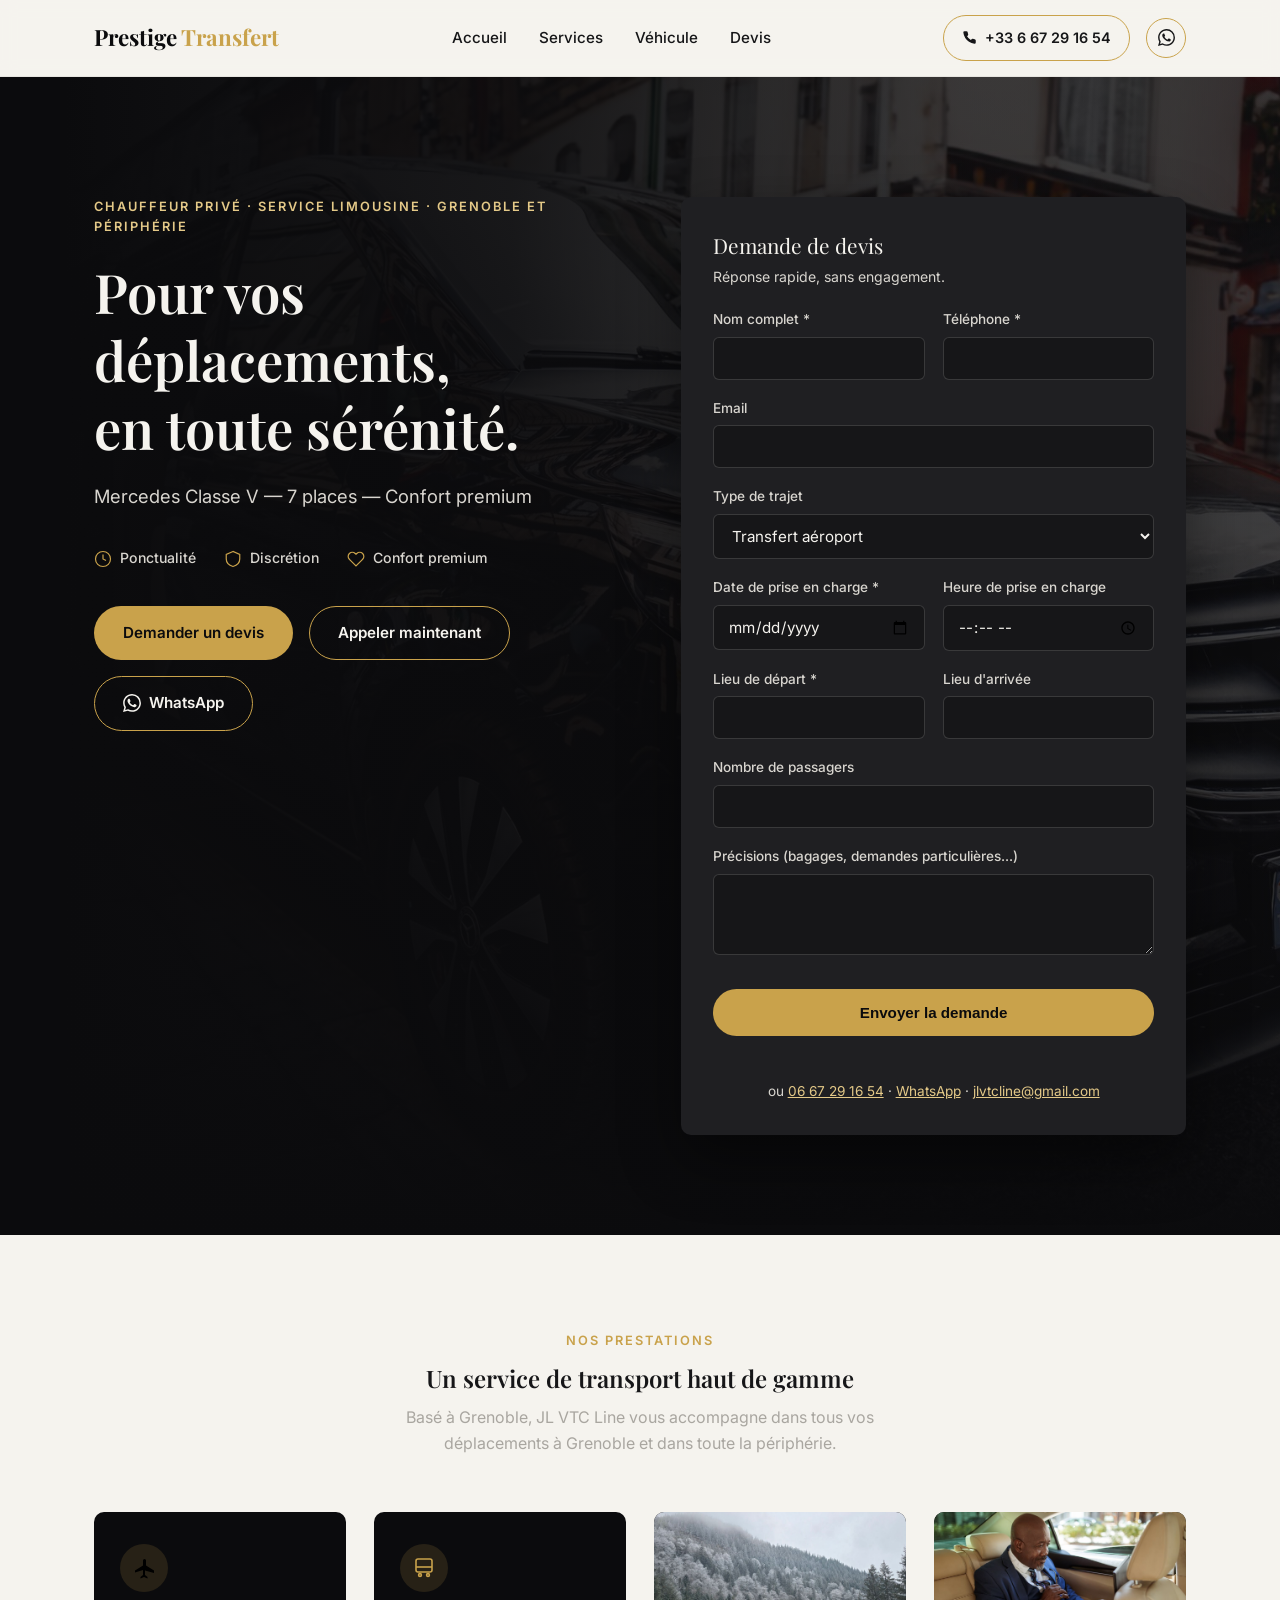
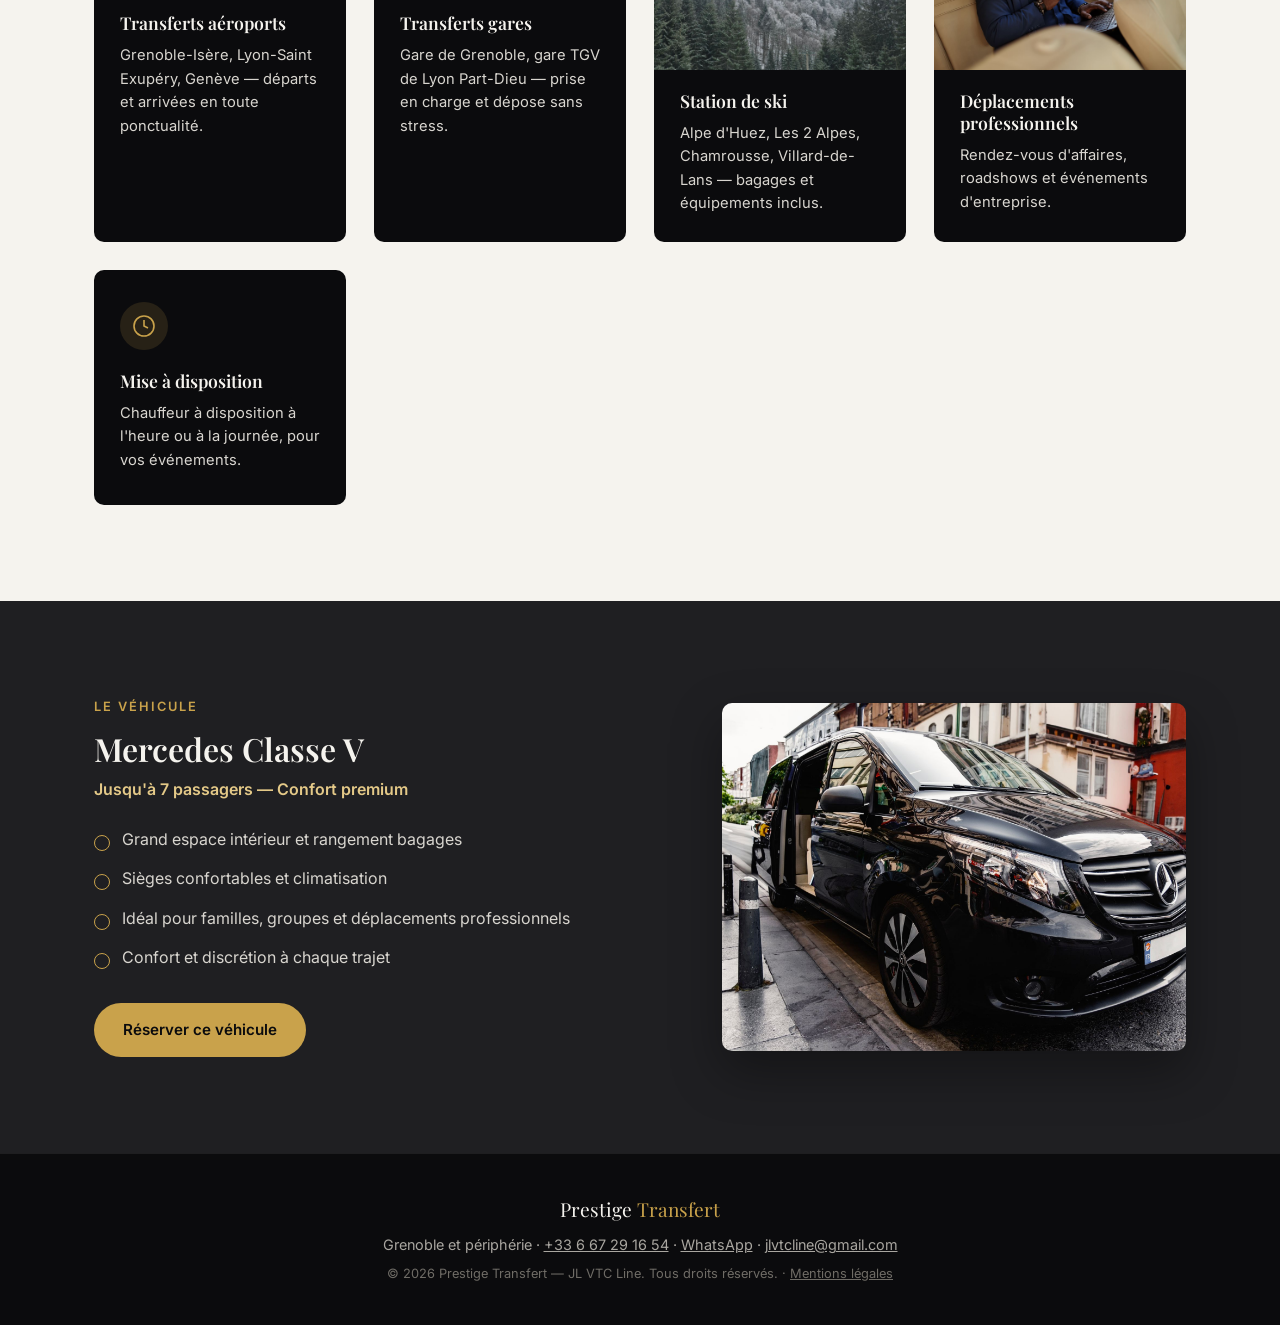
==== index.html @ 99a00027 "whatsapp" ====
<!DOCTYPE html>
<html lang="fr">
<head>
<meta charset="UTF-8">
<meta name="viewport" content="width=device-width, initial-scale=1.0">
<title>Prestige Transfert | Chauffeur privé VTC Grenoble - Mercedes Classe V</title>
<meta name="description" content="Prestige Transfert (JL VTC Line) - Chauffeur privé haut de gamme à Grenoble et sa périphérie. Transferts aéroports, gares, stations de ski, déplacements professionnels et mise à disposition. Mercedes Classe V, 7 places.">
<link rel="icon" href="data:image/svg+xml,<svg xmlns=%22http://www.w3.org/2000/svg%22 viewBox=%220 0 100 100%22><rect width=%22100%22 height=%22100%22 fill=%22%230b0b0d%22/><text x=%2250%22 y=%2268%22 font-size=%2260%22 fill=%22%23c9a24b%22 text-anchor=%22middle%22 font-family=%22Georgia,serif%22>P</text></svg>">

<link rel="canonical" href="https://prestigetransfert.com/">

<!-- Open Graph / réseaux sociaux -->
<meta property="og:type" content="website">
<meta property="og:site_name" content="Prestige Transfert">
<meta property="og:title" content="Prestige Transfert | Chauffeur privé VTC Grenoble - Mercedes Classe V">
<meta property="og:description" content="Chauffeur privé haut de gamme à Grenoble et sa périphérie. Transferts aéroports, gares, stations de ski, déplacements professionnels et mise à disposition. Mercedes Classe V, 7 places.">
<meta property="og:image" content="https://prestigetransfert.com/img/mercedes-classe-v.jpg">
<meta property="og:url" content="https://prestigetransfert.com/">
<meta property="og:locale" content="fr_FR">
<meta name="twitter:card" content="summary_large_image">
<meta name="twitter:title" content="Prestige Transfert | Chauffeur privé VTC Grenoble">
<meta name="twitter:description" content="Chauffeur privé haut de gamme à Grenoble et sa périphérie — Mercedes Classe V, 7 places. Transferts aéroports, gares, stations de ski, déplacements professionnels.">
<meta name="twitter:image" content="https://prestigetransfert.com/img/mercedes-classe-v.jpg">

<!-- Données structurées (SEO local) -->
<script type="application/ld+json">
{
  "@context": "https://schema.org",
  "@type": "TaxiService",
  "name": "Prestige Transfert",
  "alternateName": "JL VTC Line",
  "image": "https://prestigetransfert.com/img/mercedes-classe-v.jpg",
  "url": "https://prestigetransfert.com/",
  "telephone": "+33667291654",
  "email": "jlvtcline@gmail.com",
  "priceRange": "€€€",
  "address": {
    "@type": "PostalAddress",
    "addressLocality": "Grenoble",
    "addressRegion": "Auvergne-Rhône-Alpes",
    "addressCountry": "FR"
  },
  "areaServed": {
    "@type": "City",
    "name": "Grenoble et périphérie"
  }
}
</script>
<link rel="preconnect" href="https://fonts.googleapis.com">
<link rel="preconnect" href="https://fonts.gstatic.com" crossorigin>
<link href="https://fonts.googleapis.com/css2?family=Playfair+Display:wght@500;600;700&family=Inter:wght@400;500;600&display=swap" rel="stylesheet">
<link rel="stylesheet" href="css/styles.css">
</head>
<body>

<header class="site-header" id="site-header">
  <div class="container header-inner">
    <a href="#accueil" class="logo">Prestige <span>Transfert</span></a>

    <nav class="main-nav" id="main-nav">
      <a href="#accueil">Accueil</a>
      <a href="#services">Services</a>
      <a href="#vehicule">Véhicule</a>
      <a href="#devis">Devis</a>
    </nav>

    <div class="header-actions">
      <a href="tel:+33667291654" class="btn btn-call" aria-label="Appeler Prestige Transfert au 06 67 29 16 54">
        <svg viewBox="0 0 24 24" class="icon" aria-hidden="true"><path d="M22 16.92v3a2 2 0 0 1-2.18 2 19.79 19.79 0 0 1-8.63-3.07 19.5 19.5 0 0 1-6-6 19.79 19.79 0 0 1-3.07-8.67A2 2 0 0 1 4.11 2h3a2 2 0 0 1 2 1.72c.13.96.36 1.9.7 2.81a2 2 0 0 1-.45 2.11L8.09 9.91a16 16 0 0 0 6 6l1.27-1.27a2 2 0 0 1 2.11-.45c.9.34 1.85.57 2.81.7A2 2 0 0 1 22 16.92z"/></svg>
        <span aria-hidden="true">+33 6 67 29 16 54</span>
      </a>
      <a href="https://wa.me/33667291654?text=Bonjour%2C%20je%20souhaite%20une%20demande%20de%20devis." class="btn btn-whatsapp" aria-label="Contacter Prestige Transfert sur WhatsApp" target="_blank" rel="noopener">
        <svg viewBox="0 0 24 24" class="icon" aria-hidden="true"><path d="M17.472 14.382c-.297-.149-1.758-.867-2.03-.967-.273-.099-.471-.148-.67.15-.197.297-.767.966-.94 1.164-.173.199-.347.223-.644.075-.297-.15-1.255-.463-2.39-1.475-.883-.788-1.48-1.761-1.653-2.059-.173-.297-.018-.458.13-.606.134-.133.298-.347.446-.52.149-.174.198-.298.298-.497.099-.198.05-.371-.025-.52-.075-.149-.669-1.612-.916-2.207-.242-.579-.487-.5-.669-.51-.173-.008-.371-.01-.57-.01-.198 0-.52.074-.792.372-.272.297-1.04 1.016-1.04 2.479 0 1.462 1.065 2.875 1.213 3.074.149.198 2.096 3.2 5.077 4.487.709.306 1.262.489 1.694.625.712.227 1.36.195 1.871.118.571-.085 1.758-.719 2.006-1.413.248-.694.248-1.289.173-1.413-.074-.124-.272-.198-.57-.347m-5.421 7.403h-.004a9.87 9.87 0 01-5.031-1.378l-.361-.214-3.741.982.998-3.648-.235-.374a9.86 9.86 0 01-1.51-5.26c.001-5.45 4.436-9.884 9.888-9.884 2.64 0 5.122 1.03 6.988 2.898a9.825 9.825 0 012.893 6.994c-.003 5.45-4.437 9.884-9.885 9.884m8.413-18.297A11.815 11.815 0 0012.05 0C5.495 0 .16 5.335.157 11.892c0 2.096.547 4.142 1.588 5.945L.057 24l6.305-1.654a11.882 11.882 0 005.683 1.448h.005c6.554 0 11.89-5.335 11.893-11.893a11.821 11.821 0 00-3.48-8.413Z"/></svg>
      </a>
      <button class="nav-toggle" id="nav-toggle" aria-label="Ouvrir le menu" aria-expanded="false">
        <span></span><span></span><span></span>
      </button>
    </div>
  </div>
</header>

<main>

  <section id="accueil" class="hero">
    <div class="hero-bg" aria-hidden="true">
      <img src="img/mercedes-classe-v.jpg" alt="" loading="eager">
    </div>
    <div class="container hero-inner">

      <div class="hero-pitch">
        <p class="hero-eyebrow">Chauffeur privé &middot; Service Limousine &middot; Grenoble et périphérie</p>
        <h1>Pour vos déplacements,<br>en toute sérénité.</h1>
        <p class="hero-sub">Mercedes Classe V &mdash; 7 places &mdash; Confort premium</p>

        <div class="trust-strip">
          <div class="trust-item">
            <svg viewBox="0 0 24 24" fill="none" stroke="currentColor" stroke-width="1.6"><circle cx="12" cy="12" r="10"/><polyline points="12 6 12 12 16 14"/></svg>
            <span>Ponctualité</span>
          </div>
          <div class="trust-item">
            <svg viewBox="0 0 24 24" fill="none" stroke="currentColor" stroke-width="1.6"><path d="M12 2 3 6v6c0 5 4 8.5 9 10 5-1.5 9-5 9-10V6l-9-4z"/></svg>
            <span>Discrétion</span>
          </div>
          <div class="trust-item">
            <svg viewBox="0 0 24 24" fill="none" stroke="currentColor" stroke-width="1.6"><path d="M20.84 4.61a5.5 5.5 0 0 0-7.78 0L12 5.67l-1.06-1.06a5.5 5.5 0 0 0-7.78 7.78l1.06 1.06L12 21.23l7.78-7.78 1.06-1.06a5.5 5.5 0 0 0 0-7.78z"/></svg>
            <span>Confort premium</span>
          </div>
        </div>

        <div class="hero-cta">
          <a href="#devis" class="btn btn-primary">Demander un devis</a>
          <a href="tel:+33667291654" class="btn btn-outline">Appeler maintenant</a>
          <a href="https://wa.me/33667291654?text=Bonjour%2C%20je%20souhaite%20une%20demande%20de%20devis." class="btn btn-outline" target="_blank" rel="noopener">
            <svg viewBox="0 0 24 24" class="icon" aria-hidden="true"><path d="M17.472 14.382c-.297-.149-1.758-.867-2.03-.967-.273-.099-.471-.148-.67.15-.197.297-.767.966-.94 1.164-.173.199-.347.223-.644.075-.297-.15-1.255-.463-2.39-1.475-.883-.788-1.48-1.761-1.653-2.059-.173-.297-.018-.458.13-.606.134-.133.298-.347.446-.52.149-.174.198-.298.298-.497.099-.198.05-.371-.025-.52-.075-.149-.669-1.612-.916-2.207-.242-.579-.487-.5-.669-.51-.173-.008-.371-.01-.57-.01-.198 0-.52.074-.792.372-.272.297-1.04 1.016-1.04 2.479 0 1.462 1.065 2.875 1.213 3.074.149.198 2.096 3.2 5.077 4.487.709.306 1.262.489 1.694.625.712.227 1.36.195 1.871.118.571-.085 1.758-.719 2.006-1.413.248-.694.248-1.289.173-1.413-.074-.124-.272-.198-.57-.347m-5.421 7.403h-.004a9.87 9.87 0 01-5.031-1.378l-.361-.214-3.741.982.998-3.648-.235-.374a9.86 9.86 0 01-1.51-5.26c.001-5.45 4.436-9.884 9.888-9.884 2.64 0 5.122 1.03 6.988 2.898a9.825 9.825 0 012.893 6.994c-.003 5.45-4.437 9.884-9.885 9.884m8.413-18.297A11.815 11.815 0 0012.05 0C5.495 0 .16 5.335.157 11.892c0 2.096.547 4.142 1.588 5.945L.057 24l6.305-1.654a11.882 11.882 0 005.683 1.448h.005c6.554 0 11.89-5.335 11.893-11.893a11.821 11.821 0 00-3.48-8.413Z"/></svg>
            WhatsApp
          </a>
        </div>
      </div>

      <div class="hero-form-wrap" id="devis">
        <form class="contact-form" id="contact-form" action="https://api.web3forms.com/submit" method="POST">
          <p class="hero-form-title">Demande de devis</p>
          <p class="hero-form-sub">Réponse rapide, sans engagement.</p>

          <input type="hidden" name="access_key" value="0dd5bd97-ad96-4f41-aa8c-7b8bf987c663">
          <input type="hidden" name="subject" value="Nouvelle demande de devis - Prestige Transfert">
          <input type="hidden" name="from_name" value="Site Prestige Transfert">
          <input type="checkbox" name="botcheck" style="display:none" tabindex="-1" autocomplete="off">

          <div class="form-row">
            <div class="form-group">
              <label for="nom">Nom complet *</label>
              <input type="text" id="nom" name="Nom" required>
            </div>
            <div class="form-group">
              <label for="telephone">Téléphone *</label>
              <input type="tel" id="telephone" name="Téléphone" required>
            </div>
          </div>

          <div class="form-group">
            <label for="email">Email</label>
            <input type="email" id="email" name="Email">
          </div>

          <div class="form-group">
            <label for="type-trajet">Type de trajet</label>
            <select id="type-trajet" name="Type de trajet">
              <option value="Transfert aéroport">Transfert aéroport</option>
              <option value="Transfert gare">Transfert gare</option>
              <option value="Station de ski">Station de ski</option>
              <option value="Déplacement professionnel">Déplacement professionnel</option>
              <option value="Mise à disposition">Mise à disposition</option>
              <option value="Autre">Autre</option>
            </select>
          </div>

          <div class="form-row">
            <div class="form-group">
              <label for="date">Date de prise en charge *</label>
              <input type="date" id="date" name="Date de prise en charge" required>
            </div>
            <div class="form-group">
              <label for="heure">Heure de prise en charge</label>
              <input type="time" id="heure" name="Heure de prise en charge">
            </div>
          </div>

          <div class="form-row">
            <div class="form-group">
              <label for="depart">Lieu de départ *</label>
              <input type="text" id="depart" name="Lieu de départ" required>
            </div>
            <div class="form-group">
              <label for="arrivee">Lieu d'arrivée</label>
              <input type="text" id="arrivee" name="Lieu d'arrivée">
            </div>
          </div>

          <div class="form-group">
            <label for="passagers">Nombre de passagers</label>
            <input type="number" id="passagers" name="Nombre de passagers" min="1" max="7">
          </div>

          <div class="form-group">
            <label for="message">Précisions (bagages, demandes particulières...)</label>
            <textarea id="message" name="Message" rows="3"></textarea>
          </div>

          <button type="submit" class="btn btn-primary btn-submit">Envoyer la demande</button>

          <p class="form-status" id="form-status" role="status" aria-live="polite"></p>

          <p class="hero-form-alt">
            ou <a href="tel:+33667291654">06 67 29 16 54</a> &middot; <a href="https://wa.me/33667291654?text=Bonjour%2C%20je%20souhaite%20une%20demande%20de%20devis." target="_blank" rel="noopener">WhatsApp</a> &middot; <a href="mailto:jlvtcline@gmail.com">jlvtcline@gmail.com</a>
          </p>
        </form>
      </div>

    </div>
  </section>

  <section id="services" class="services">
    <div class="container">
      <p class="section-eyebrow">Nos prestations</p>
      <h2>Un service de transport haut de gamme</h2>
      <p class="section-sub">Basé à Grenoble, JL VTC Line vous accompagne dans tous vos déplacements à Grenoble et dans toute la périphérie.</p>

      <div class="services-grid">

        <div class="service-card">
          <div class="service-icon">
            <svg viewBox="0 0 24 24"><path d="M22 16.5v-2l-8-5V4.5a1.5 1.5 0 0 0-3 0v5l-8 5v2l8-2.5V19l-2.5 2v1.5L12 21l3.5 1.5V21L13 19v-4.5l9 2.5z"/></svg>
          </div>
          <h3>Transferts aéroports</h3>
          <p>Grenoble-Isère, Lyon-Saint Exupéry, Genève &mdash; départs et arrivées en toute ponctualité.</p>
        </div>

        <div class="service-card">
          <div class="service-icon">
            <svg viewBox="0 0 24 24" fill="none" stroke="currentColor" stroke-width="1.6"><rect x="4" y="3" width="16" height="13" rx="2"/><line x1="4" y1="11" x2="20" y2="11"/><circle cx="8" cy="19" r="1.4"/><circle cx="16" cy="19" r="1.4"/></svg>
          </div>
          <h3>Transferts gares</h3>
          <p>Gare de Grenoble, gare TGV de Lyon Part-Dieu &mdash; prise en charge et dépose sans stress.</p>
        </div>

        <div class="service-card service-card-photo">
          <div class="service-card-img">
            <img src="img/station-de-ski.jpg" alt="Route de montagne enneigée vers une station de ski" loading="lazy">
          </div>
          <h3>Station de ski</h3>
          <p>Alpe d'Huez, Les 2 Alpes, Chamrousse, Villard-de-Lans &mdash; bagages et équipements inclus.</p>
        </div>

        <div class="service-card service-card-photo">
          <div class="service-card-img">
            <img src="img/deplacement-professionnel.jpg" alt="Client travaillant sur son ordinateur portable à bord du véhicule" loading="lazy">
          </div>
          <h3>Déplacements professionnels</h3>
          <p>Rendez-vous d'affaires, roadshows et événements d'entreprise.</p>
        </div>

        <div class="service-card">
          <div class="service-icon">
            <svg viewBox="0 0 24 24" fill="none" stroke="currentColor" stroke-width="1.6"><circle cx="12" cy="12" r="10"/><polyline points="12 6 12 12 16 14"/></svg>
          </div>
          <h3>Mise à disposition</h3>
          <p>Chauffeur à disposition à l'heure ou à la journée, pour vos événements.</p>
        </div>

      </div>
    </div>
  </section>

  <section id="vehicule" class="vehicle">
    <div class="container vehicle-inner">
      <div class="vehicle-text">
        <p class="section-eyebrow">Le véhicule</p>
        <h2>Mercedes Classe V</h2>
        <p class="vehicle-tag">Jusqu'à 7 passagers &mdash; Confort premium</p>
        <ul class="vehicle-features">
          <li>Grand espace intérieur et rangement bagages</li>
          <li>Sièges confortables et climatisation</li>
          <li>Idéal pour familles, groupes et déplacements professionnels</li>
          <li>Confort et discrétion à chaque trajet</li>
        </ul>
        <a href="#devis" class="btn btn-primary">Réserver ce véhicule</a>
      </div>
      <div class="vehicle-visual">
        <img src="img/mercedes-classe-v.jpg" alt="Mercedes Classe V, véhicule Prestige Transfert, portière ouverte" loading="lazy">
      </div>
    </div>
  </section>

</main>

<footer class="site-footer">
  <div class="container footer-inner">
    <p class="footer-logo">Prestige <span>Transfert</span></p>
    <p class="footer-contact">Grenoble et périphérie &middot; <a href="tel:+33667291654">+33 6 67 29 16 54</a> &middot; <a href="https://wa.me/33667291654?text=Bonjour%2C%20je%20souhaite%20une%20demande%20de%20devis." target="_blank" rel="noopener">WhatsApp</a> &middot; <a href="mailto:jlvtcline@gmail.com">jlvtcline@gmail.com</a></p>
    <p class="footer-copy">&copy; <span id="year"></span> Prestige Transfert &mdash; JL VTC Line. Tous droits réservés. &middot; <a href="mentions-legales.html">Mentions légales</a></p>
  </div>
</footer>

<script src="js/main.js"></script>
</body>
</html>
---- css/styles.css ----
/* ==========================================================================
   Prestige Transfert — Feuille de style
   Palette : noir premium + or, cohérente avec la carte de visite du chauffeur
   ========================================================================== */

:root {
  --dark: #0b0b0d;
  --dark-2: #161618;
  --dark-3: #1f1f22;
  --gold: #c9a24b;
  --gold-light: #e4c988;
  --white: #f5f3ee;
  --gray: #a9a6a0;
  --gray-light: #d8d5cf;

  --font-heading: 'Playfair Display', Georgia, serif;
  --font-body: 'Inter', -apple-system, BlinkMacSystemFont, sans-serif;

  --max-width: 1140px;
  --radius: 10px;
}

* { box-sizing: border-box; margin: 0; padding: 0; }

html { scroll-behavior: smooth; }

body {
  font-family: var(--font-body);
  background: var(--white);
  color: var(--dark-2);
  line-height: 1.6;
  -webkit-font-smoothing: antialiased;
}

.container {
  max-width: var(--max-width);
  margin: 0 auto;
  padding: 0 24px;
}

h1, h2, h3, h4 {
  font-family: var(--font-heading);
  font-weight: 600;
  line-height: 1.25;
}

a { color: inherit; text-decoration: none; }

img, svg { display: block; max-width: 100%; }

.icon { width: 18px; height: 18px; fill: currentColor; }

/* ---- Buttons ---- */
.btn {
  display: inline-flex;
  align-items: center;
  gap: 8px;
  padding: 14px 28px;
  border-radius: 999px;
  font-weight: 600;
  font-size: 0.95rem;
  border: 1.5px solid transparent;
  cursor: pointer;
  transition: all 0.2s ease;
  white-space: nowrap;
}

.btn-primary {
  background: var(--gold);
  color: var(--dark);
}
.btn-primary:hover { background: var(--gold-light); }

.btn-outline {
  border-color: var(--gold);
  color: var(--white);
}
.btn-outline:hover { background: rgba(201, 162, 75, 0.12); }

.btn-call {
  background: transparent;
  border-color: var(--gold);
  color: var(--dark-2);
  padding: 10px 18px;
  font-size: 0.9rem;
}
.btn-call:hover { background: var(--gold); color: var(--dark); }
.btn-call .icon { width: 15px; height: 15px; fill: currentColor; }

.btn-whatsapp {
  background: transparent;
  border-color: var(--gold);
  color: var(--dark-2);
  width: 40px;
  height: 40px;
  padding: 0;
  border-radius: 50%;
  justify-content: center;
}
.btn-whatsapp:hover { background: var(--gold); color: var(--dark); }
.btn-whatsapp .icon { width: 17px; height: 17px; fill: currentColor; }

/* ---- Header ---- */
.site-header {
  position: sticky;
  top: 0;
  z-index: 100;
  background: rgba(245, 243, 238, 0.92);
  backdrop-filter: blur(8px);
  border-bottom: 1px solid rgba(0,0,0,0.06);
}

.header-inner {
  display: flex;
  align-items: center;
  justify-content: space-between;
  height: 76px;
  gap: 24px;
}

.logo {
  font-family: var(--font-heading);
  font-size: 1.4rem;
  font-weight: 700;
  color: var(--dark);
  white-space: nowrap;
}
.logo span { color: var(--gold); }

.main-nav {
  display: flex;
  gap: 32px;
  flex: 1;
  justify-content: center;
}
.main-nav a {
  font-size: 0.95rem;
  font-weight: 500;
  color: var(--dark-2);
  position: relative;
  padding: 4px 0;
}
.main-nav a:hover { color: var(--gold); }

.header-actions {
  display: flex;
  align-items: center;
  gap: 16px;
}

.nav-toggle {
  display: none;
  flex-direction: column;
  justify-content: center;
  gap: 5px;
  width: 32px;
  height: 32px;
  background: none;
  border: none;
  cursor: pointer;
  padding: 0;
}
.nav-toggle span {
  display: block;
  height: 2px;
  width: 100%;
  background: var(--dark);
  border-radius: 2px;
  transition: all 0.2s ease;
}

/* ---- Hero ---- */
.hero {
  position: relative;
  background: radial-gradient(ellipse at top right, var(--dark-3), var(--dark) 70%);
  color: var(--white);
  padding: 120px 0 100px;
  overflow: hidden;
}

.hero-bg {
  position: absolute;
  inset: 0;
  pointer-events: none;
}
.hero-bg::after {
  content: "";
  position: absolute;
  inset: 0;
  background:
    linear-gradient(to right, var(--dark) 5%, rgba(11, 11, 13, 0.88) 40%, rgba(11, 11, 13, 0.55) 75%),
    linear-gradient(to top, var(--dark) 0%, rgba(11, 11, 13, 0.2) 35%);
}
.hero-bg img {
  width: 100%;
  height: 100%;
  object-fit: cover;
  object-position: center 65%;
  opacity: 0.55;
}

.hero-inner {
  position: relative;
  z-index: 1;
  display: grid;
  grid-template-columns: 1fr 0.95fr;
  gap: 56px;
  align-items: start;
}

.hero-pitch { max-width: 560px; }

.trust-strip {
  display: flex;
  flex-wrap: wrap;
  gap: 18px 28px;
  margin: 28px 0 36px;
}
.trust-item {
  display: flex;
  align-items: center;
  gap: 8px;
  color: var(--gray-light);
  font-size: 0.88rem;
  font-weight: 500;
}
.trust-item svg { width: 18px; height: 18px; color: var(--gold); flex-shrink: 0; }

.hero-form-title { font-family: var(--font-heading); font-size: 1.3rem; color: var(--white); margin-bottom: 4px; }
.hero-form-sub { color: var(--gray-light); font-size: 0.88rem; margin-bottom: 20px; }
.hero-form-alt { text-align: center; margin-top: 14px; font-size: 0.85rem; color: var(--gray-light); }
.hero-form-alt a { color: var(--gold-light); text-decoration: underline; }

.hero-eyebrow {
  color: var(--gold-light);
  text-transform: uppercase;
  letter-spacing: 2px;
  font-size: 0.8rem;
  font-weight: 600;
  margin-bottom: 20px;
}

.hero h1 {
  font-size: clamp(2.2rem, 5vw, 3.4rem);
  color: var(--white);
  margin-bottom: 20px;
}

.hero-sub {
  font-size: 1.15rem;
  color: var(--gray-light);
  margin-bottom: 36px;
}

.hero-cta { display: flex; flex-wrap: wrap; gap: 16px; }

/* ---- Sections ---- */
section { padding: 96px 0; }

.section-eyebrow {
  text-transform: uppercase;
  letter-spacing: 2px;
  font-size: 0.8rem;
  font-weight: 600;
  color: var(--gold);
  margin-bottom: 12px;
}

.section-sub { color: var(--gray); margin-top: 12px; max-width: 560px; }

.services { background: var(--white); text-align: center; }
.services .section-eyebrow, .services h2, .services .section-sub { margin-left: auto; margin-right: auto; }
.services h2 { max-width: 640px; margin: 0 auto; }

.services-grid {
  display: grid;
  grid-template-columns: repeat(auto-fit, minmax(220px, 1fr));
  gap: 28px;
  margin-top: 56px;
  text-align: left;
}

.service-card {
  background: var(--dark);
  border-radius: var(--radius);
  padding: 32px 26px;
  color: var(--white);
  transition: transform 0.2s ease;
}
.service-card:hover { transform: translateY(-4px); }

.service-icon {
  width: 48px;
  height: 48px;
  display: flex;
  align-items: center;
  justify-content: center;
  border-radius: 50%;
  background: rgba(201, 162, 75, 0.15);
  color: var(--gold);
  margin-bottom: 20px;
}
.service-icon svg { width: 24px; height: 24px; }

.service-card h3 { font-size: 1.1rem; margin-bottom: 10px; color: var(--white); }
.service-card p { color: var(--gray-light); font-size: 0.92rem; }

.service-card-photo { padding: 0 0 26px; overflow: hidden; }
.service-card-photo h3, .service-card-photo p { padding: 0 26px; }
.service-card-img { aspect-ratio: 16 / 10; overflow: hidden; margin-bottom: 20px; }
.service-card-img img {
  width: 100%;
  height: 100%;
  object-fit: cover;
  transition: transform 0.35s ease;
}
.service-card-photo:hover .service-card-img img { transform: scale(1.06); }

/* ---- Vehicle ---- */
.vehicle { background: var(--dark-3); color: var(--white); }
.vehicle-inner {
  display: grid;
  grid-template-columns: 1.1fr 0.9fr;
  gap: 60px;
  align-items: center;
}
.vehicle h2 { color: var(--white); font-size: 2rem; margin-bottom: 8px; }
.vehicle-tag { color: var(--gold-light); font-weight: 600; margin-bottom: 24px; }
.vehicle-features { list-style: none; margin-bottom: 32px; }
.vehicle-features li {
  padding-left: 28px;
  position: relative;
  margin-bottom: 14px;
  color: var(--gray-light);
}
.vehicle-features li::before {
  content: "";
  position: absolute;
  left: 0;
  top: 8px;
  width: 14px;
  height: 14px;
  border: 1.5px solid var(--gold);
  border-radius: 50%;
}
.vehicle-visual {
  border-radius: var(--radius);
  overflow: hidden;
  box-shadow: 0 20px 50px rgba(0, 0, 0, 0.35);
  aspect-ratio: 4 / 3;
}
.vehicle-visual img {
  width: 100%;
  height: 100%;
  object-fit: cover;
}

.contact-form {
  background: var(--dark-3);
  border-radius: var(--radius);
  padding: 32px;
  box-shadow: 0 24px 60px rgba(0, 0, 0, 0.45);
}

.form-row {
  display: grid;
  grid-template-columns: 1fr 1fr;
  gap: 18px;
}

.form-group { margin-bottom: 18px; }

label {
  display: block;
  font-size: 0.85rem;
  font-weight: 500;
  color: var(--gray-light);
  margin-bottom: 6px;
}

input, select, textarea {
  width: 100%;
  padding: 11px 14px;
  border-radius: 6px;
  border: 1px solid rgba(255,255,255,0.15);
  background: var(--dark-2);
  color: var(--white);
  font-family: var(--font-body);
  font-size: 0.95rem;
}
input:focus, select:focus, textarea:focus {
  outline: none;
  border-color: var(--gold);
}
textarea { resize: vertical; }

.btn-submit { width: 100%; justify-content: center; margin-top: 8px; }

.form-status {
  margin-top: 14px;
  font-size: 0.9rem;
  min-height: 1.2em;
}
.form-status.success { color: #7bc98f; }
.form-status.error { color: #e08585; }

/* ---- Footer ---- */
.site-footer {
  background: var(--dark);
  color: var(--gray);
  padding: 40px 0;
  border-top: 1px solid rgba(255,255,255,0.08);
  text-align: center;
}
.footer-logo {
  font-family: var(--font-heading);
  font-size: 1.2rem;
  color: var(--white);
  margin-bottom: 8px;
}
.footer-logo span { color: var(--gold); }
.footer-contact { margin-bottom: 8px; font-size: 0.9rem; }
.footer-contact a { text-decoration: underline; }
.footer-contact a:hover { color: var(--gold); }
.footer-copy { font-size: 0.8rem; color: #6f6c66; }
.footer-copy a { text-decoration: underline; }
.footer-copy a:hover { color: var(--gold); }

/* ==========================================================================
   Responsive
   ========================================================================== */
@media (max-width: 900px) {
  .vehicle-inner { grid-template-columns: 1fr; }
  .vehicle-visual { order: -1; max-width: 480px; width: 100%; margin: 0 auto; aspect-ratio: 4 / 3; }
  .hero-inner { grid-template-columns: 1fr; gap: 40px; }
  .hero-pitch { max-width: 100%; }
}

@media (max-width: 768px) {
  .main-nav {
    position: fixed;
    top: 76px;
    left: 0;
    right: 0;
    background: var(--white);
    flex-direction: column;
    align-items: center;
    padding: 24px 0;
    gap: 20px;
    transform: translateY(-150%);
    opacity: 0;
    transition: all 0.25s ease;
    border-bottom: 1px solid rgba(0,0,0,0.08);
  }
  .main-nav.open { transform: translateY(0); opacity: 1; }

  .header-actions .btn-call span { display: none; }
  .header-actions .btn-call { padding: 10px; border-radius: 50%; }

  .nav-toggle { display: flex; }

  .form-row { grid-template-columns: 1fr; }

  section { padding: 64px 0; }
  .hero { padding: 100px 0 72px; }
  .hero-pitch { text-align: center; margin: 0 auto; }
  .trust-strip { justify-content: center; }
  .hero-cta { justify-content: center; }
}
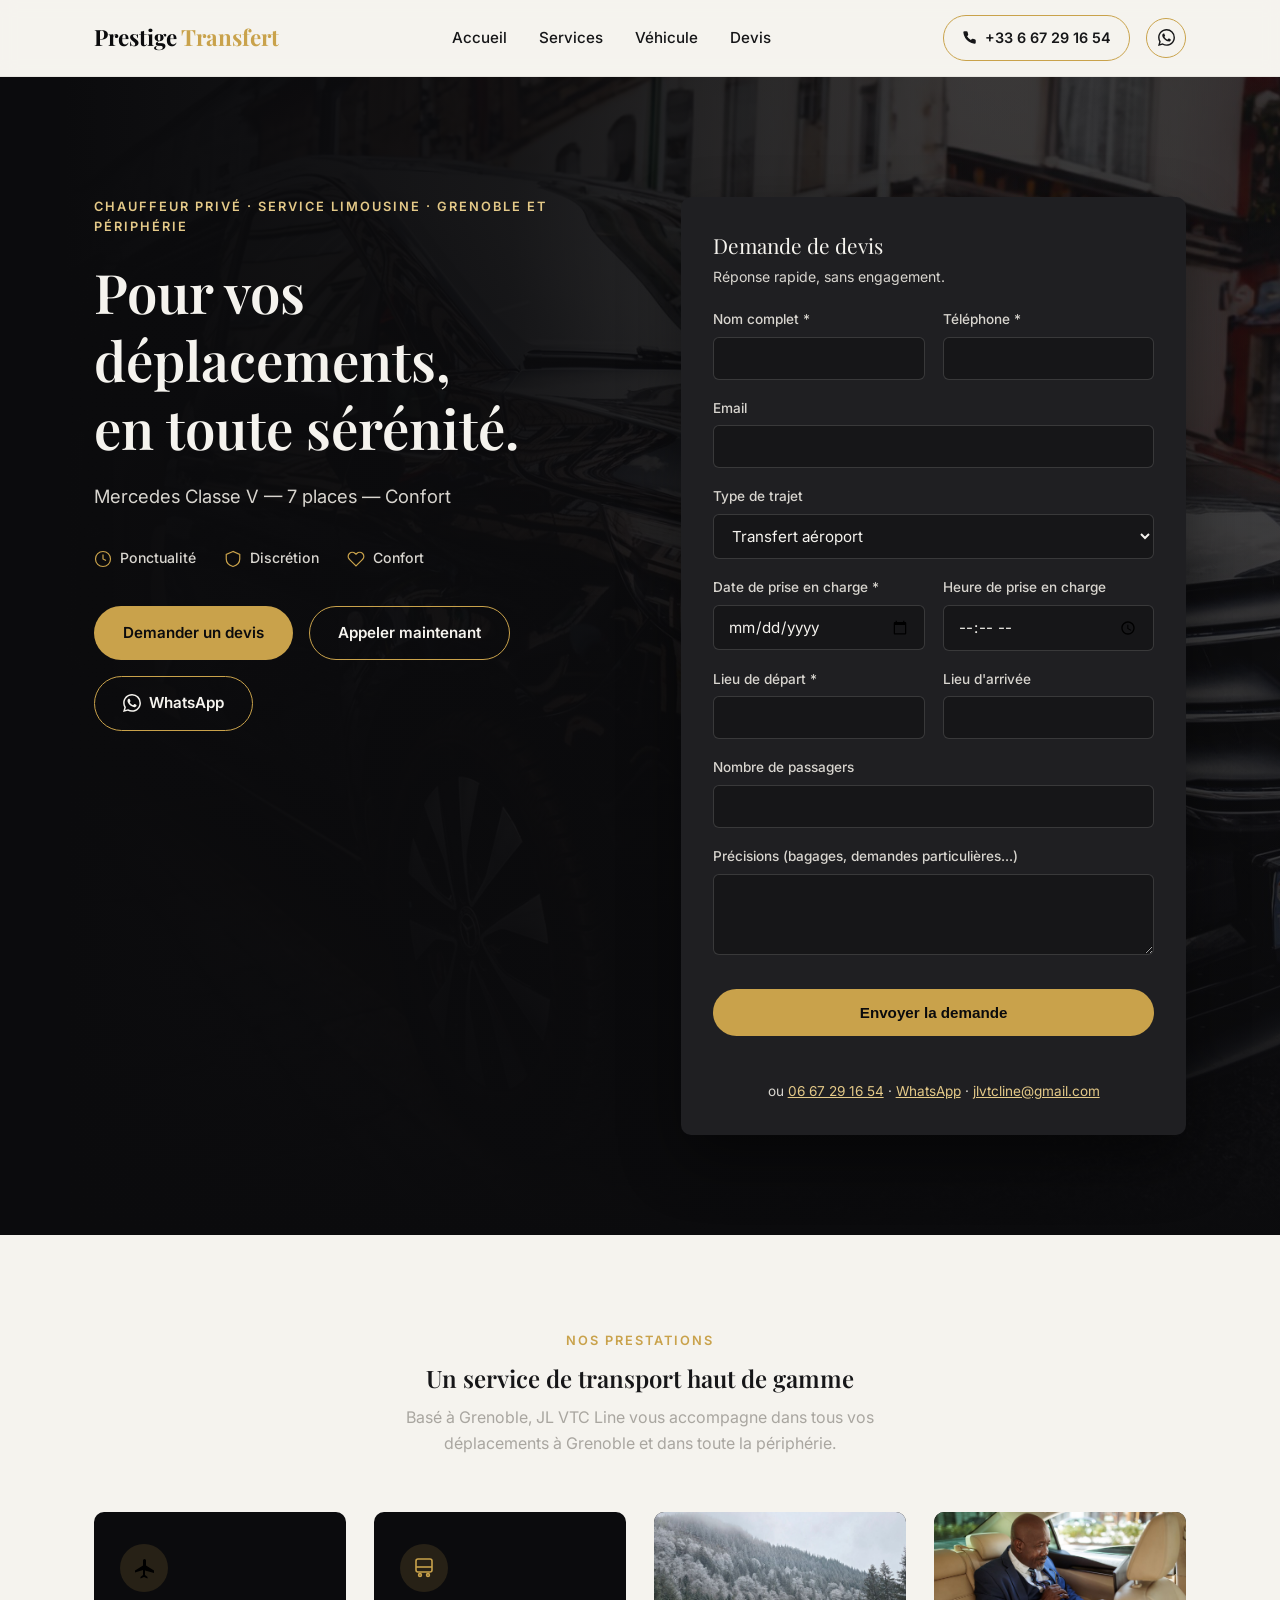
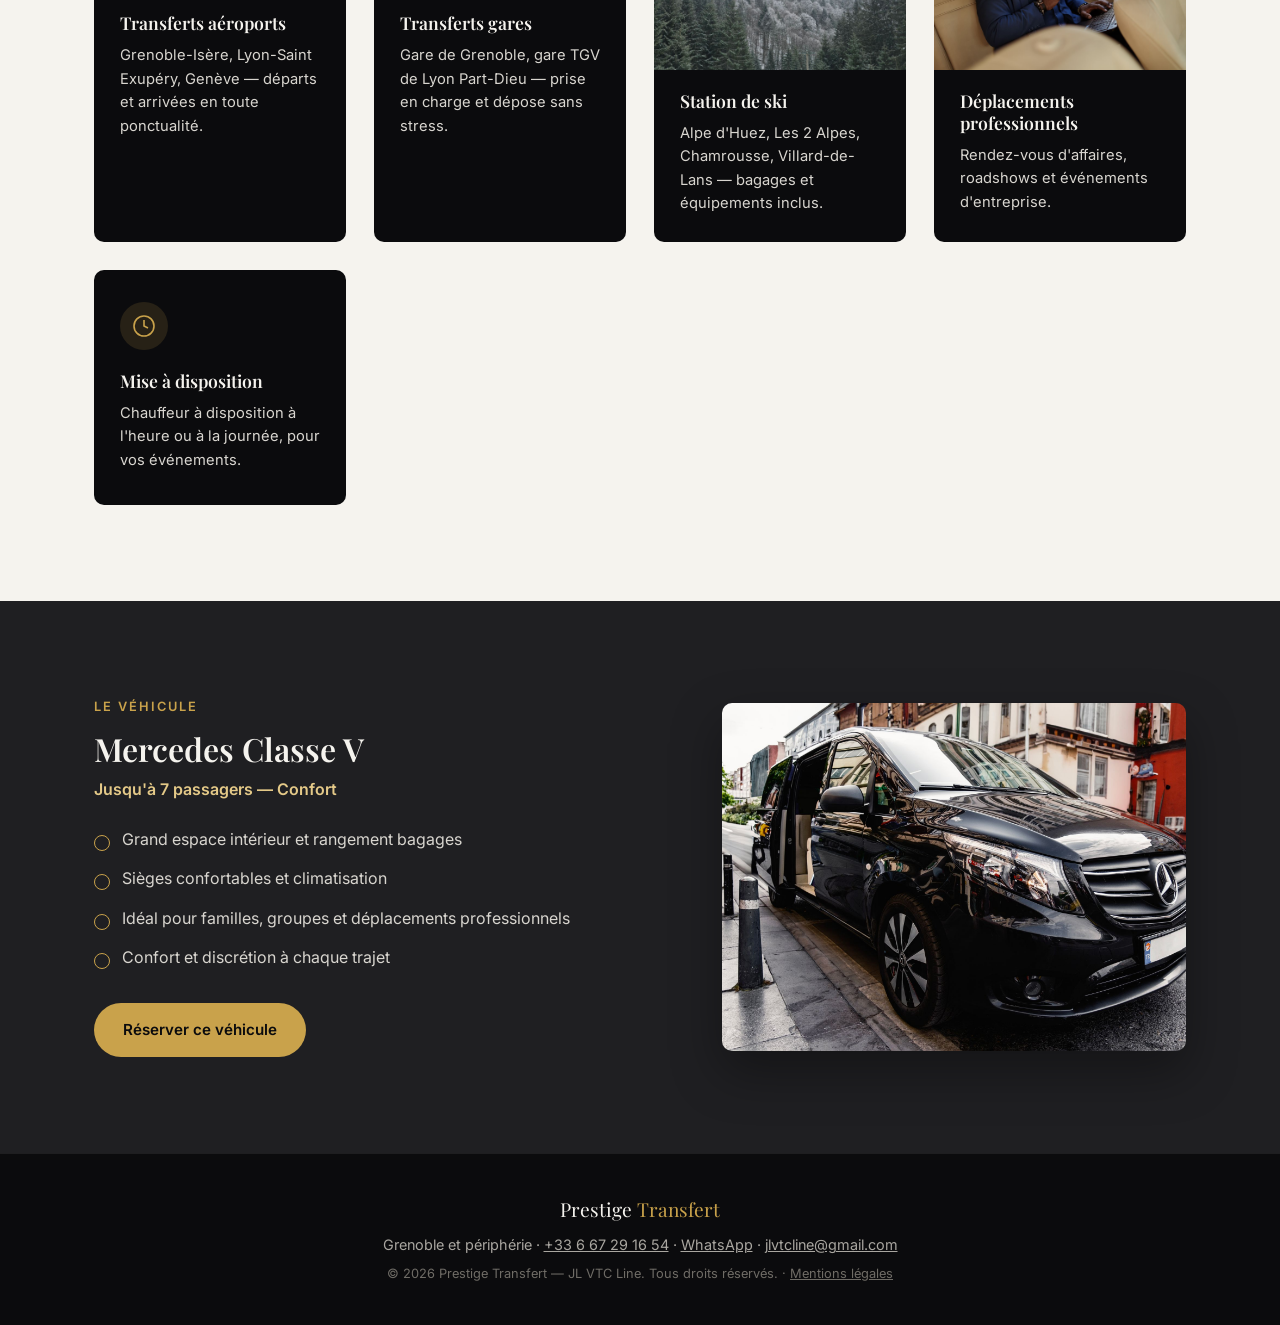
==== commit 3334e970: "- premium" ====
--- a/index.html
+++ b/index.html
@@ -90,7 +90,7 @@
       <div class="hero-pitch">
         <p class="hero-eyebrow">Chauffeur privé &middot; Service Limousine &middot; Grenoble et périphérie</p>
         <h1>Pour vos déplacements,<br>en toute sérénité.</h1>
-        <p class="hero-sub">Mercedes Classe V &mdash; 7 places &mdash; Confort premium</p>
+        <p class="hero-sub">Mercedes Classe V &mdash; 7 places &mdash; Confort</p>
 
         <div class="trust-strip">
           <div class="trust-item">
@@ -103,7 +103,7 @@
           </div>
           <div class="trust-item">
             <svg viewBox="0 0 24 24" fill="none" stroke="currentColor" stroke-width="1.6"><path d="M20.84 4.61a5.5 5.5 0 0 0-7.78 0L12 5.67l-1.06-1.06a5.5 5.5 0 0 0-7.78 7.78l1.06 1.06L12 21.23l7.78-7.78 1.06-1.06a5.5 5.5 0 0 0 0-7.78z"/></svg>
-            <span>Confort premium</span>
+            <span>Confort</span>
           </div>
         </div>
 
@@ -257,7 +257,7 @@
       <div class="vehicle-text">
         <p class="section-eyebrow">Le véhicule</p>
         <h2>Mercedes Classe V</h2>
-        <p class="vehicle-tag">Jusqu'à 7 passagers &mdash; Confort premium</p>
+        <p class="vehicle-tag">Jusqu'à 7 passagers &mdash; Confort</p>
         <ul class="vehicle-features">
           <li>Grand espace intérieur et rangement bagages</li>
           <li>Sièges confortables et climatisation</li>
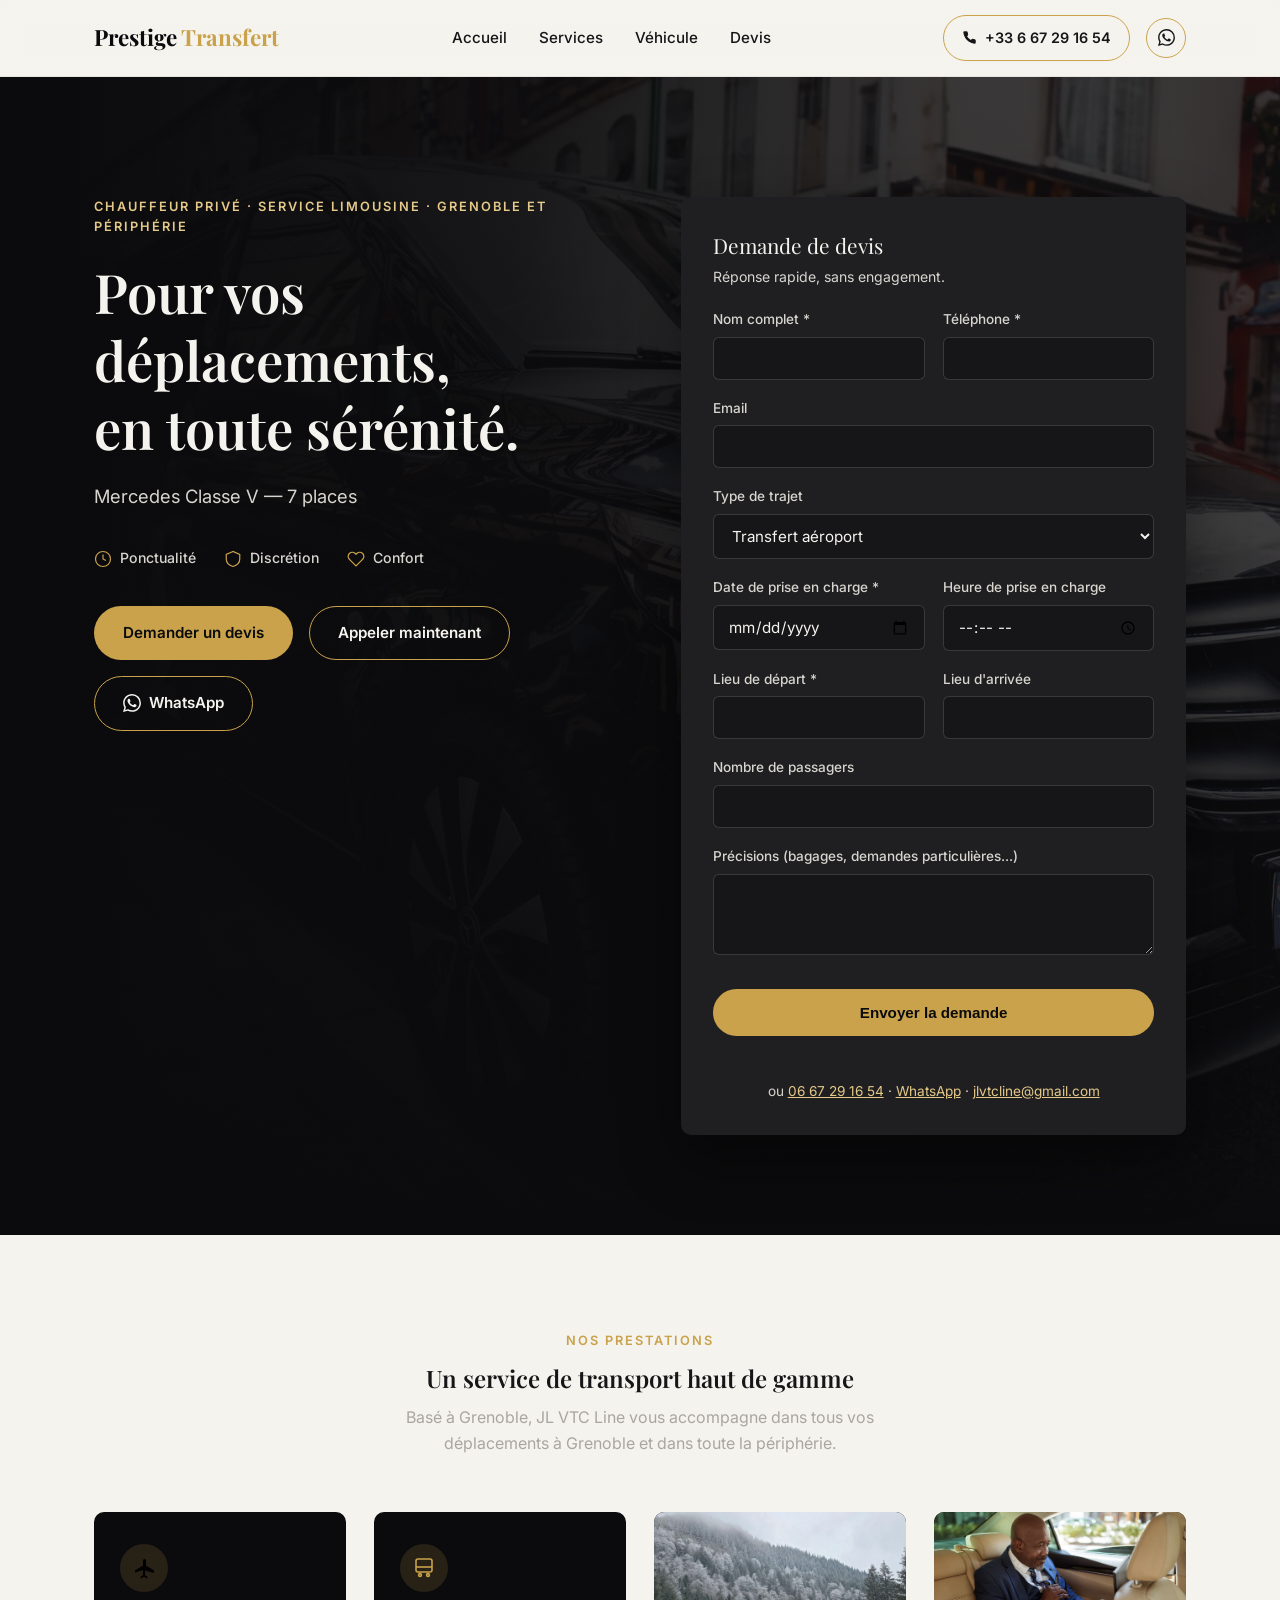
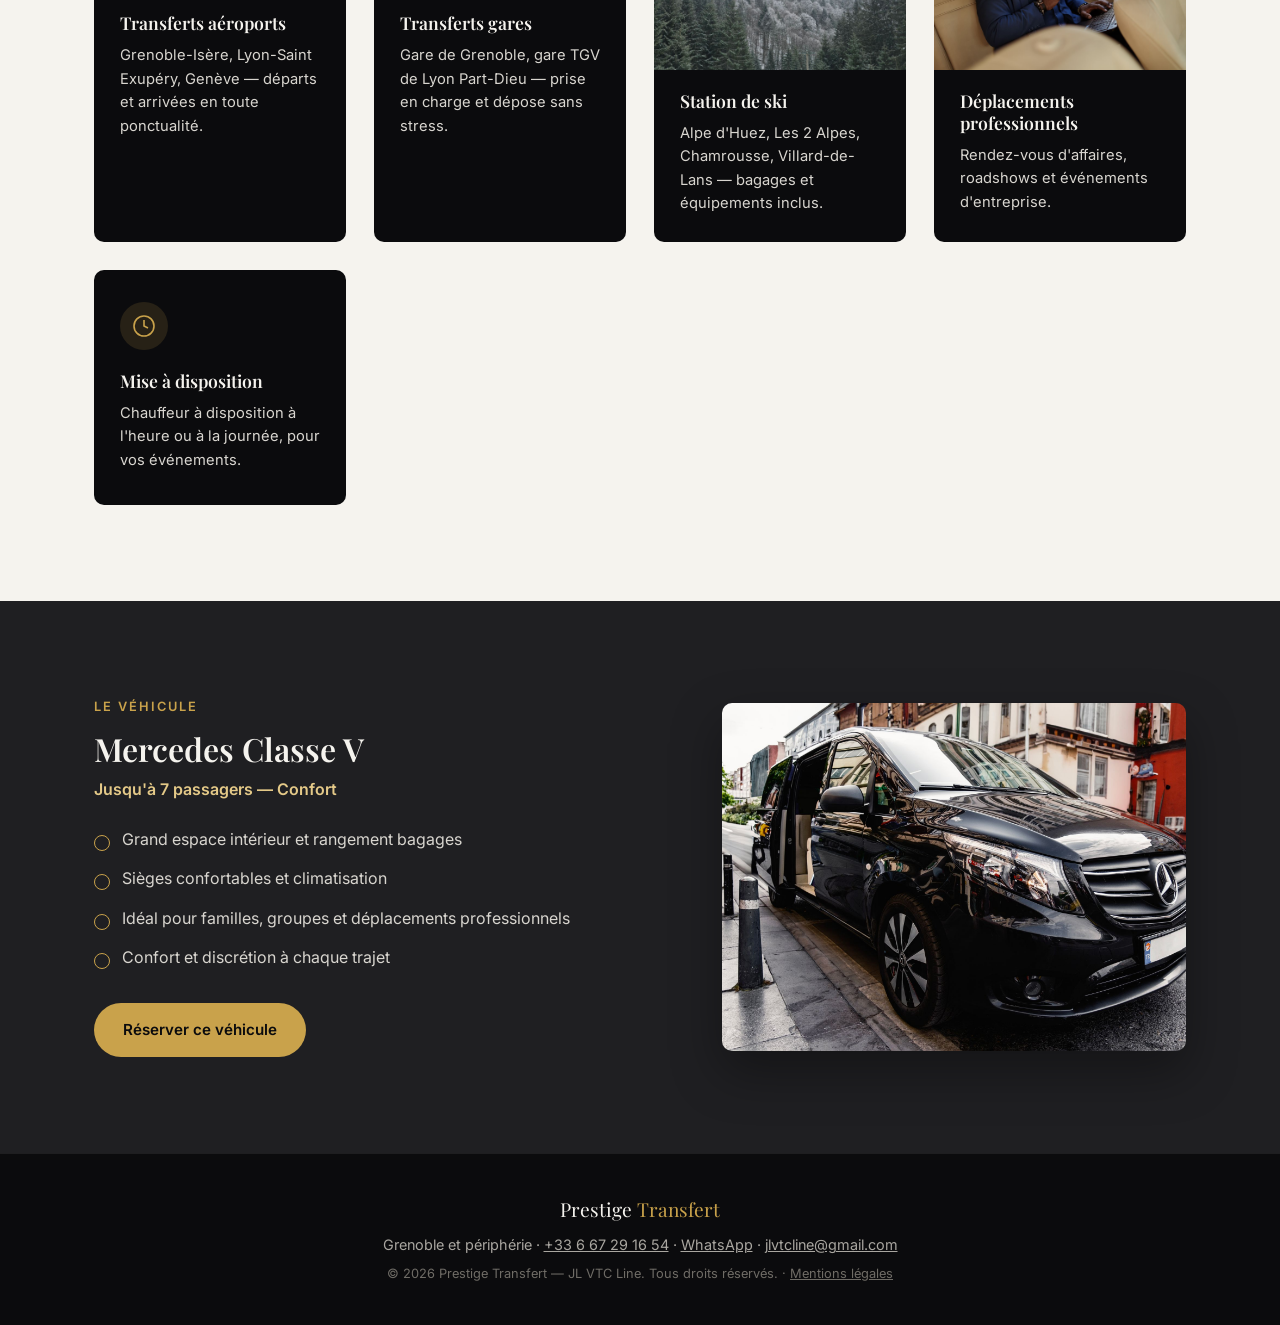
==== commit bbcbccfc: "correction doublon" ====
--- a/index.html
+++ b/index.html
@@ -90,7 +90,7 @@
       <div class="hero-pitch">
         <p class="hero-eyebrow">Chauffeur privé &middot; Service Limousine &middot; Grenoble et périphérie</p>
         <h1>Pour vos déplacements,<br>en toute sérénité.</h1>
-        <p class="hero-sub">Mercedes Classe V &mdash; 7 places &mdash; Confort</p>
+        <p class="hero-sub">Mercedes Classe V &mdash; 7 places</p>
 
         <div class="trust-strip">
           <div class="trust-item">
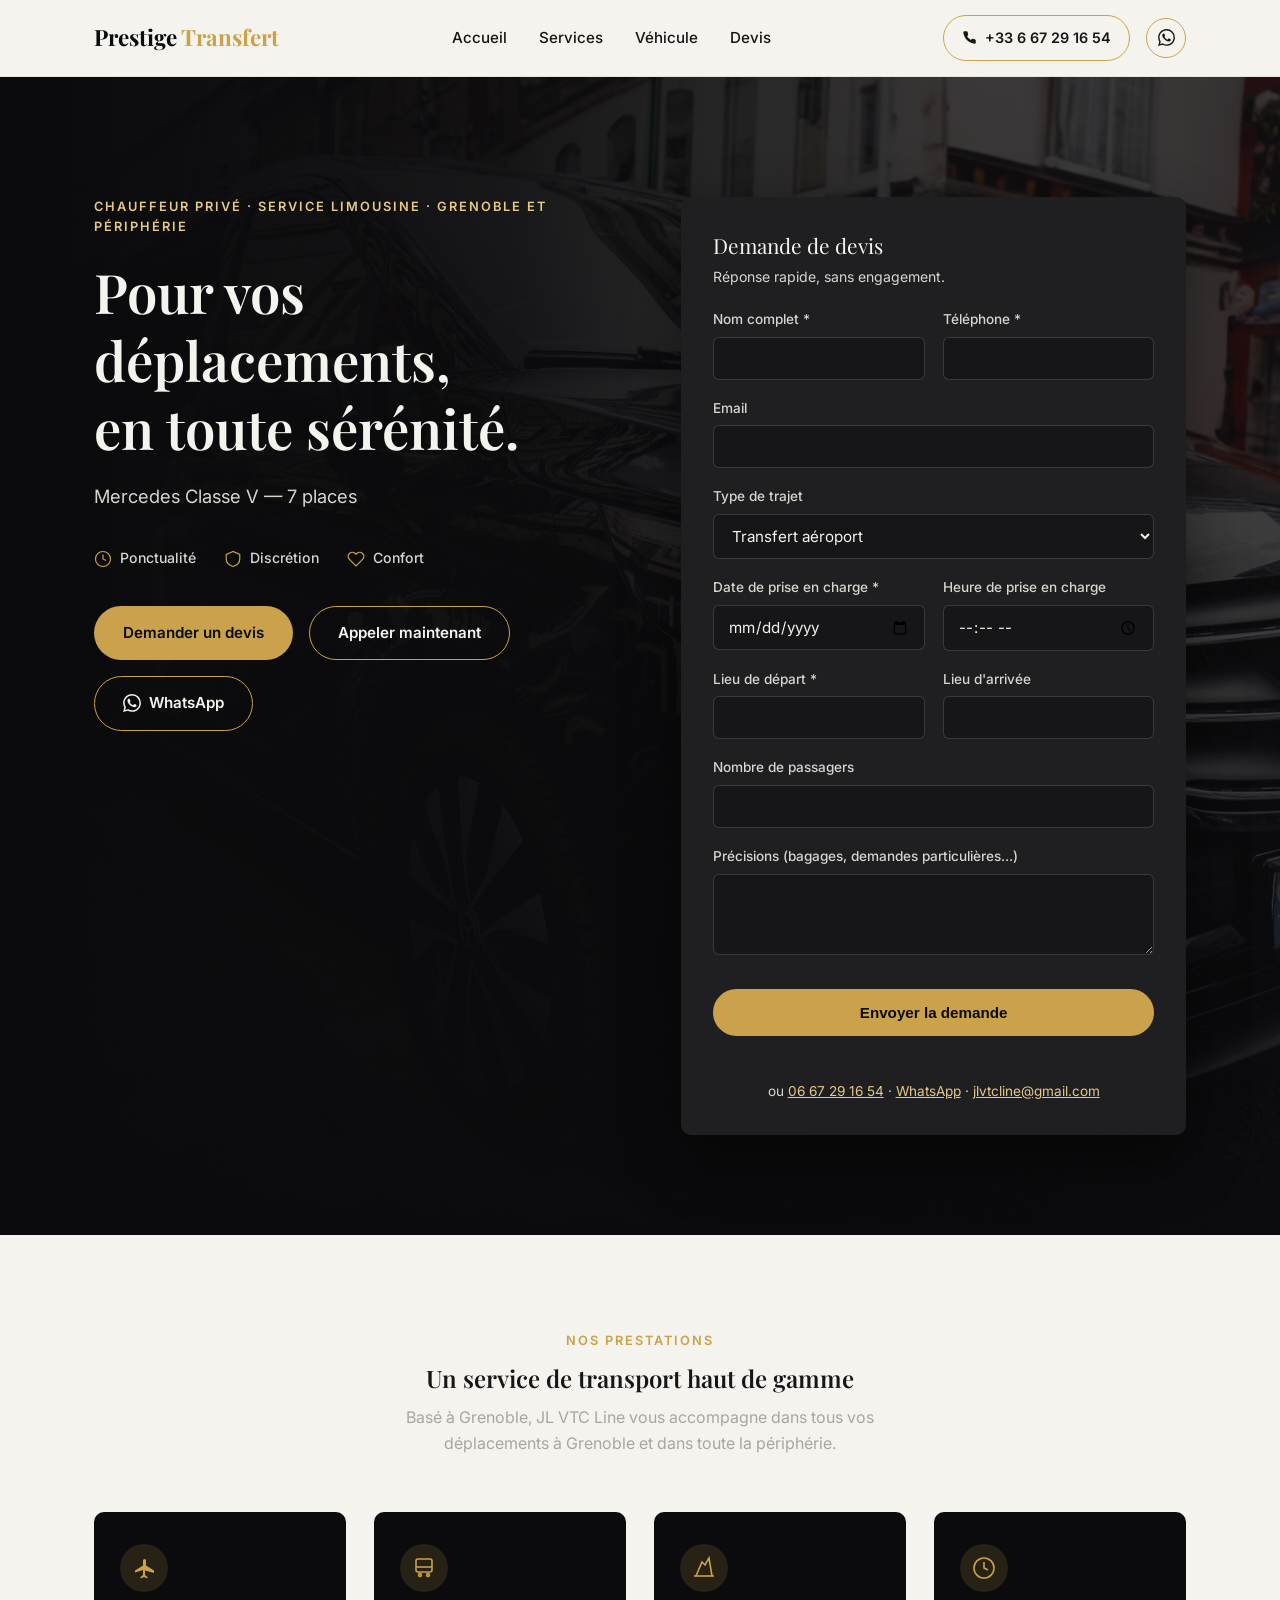
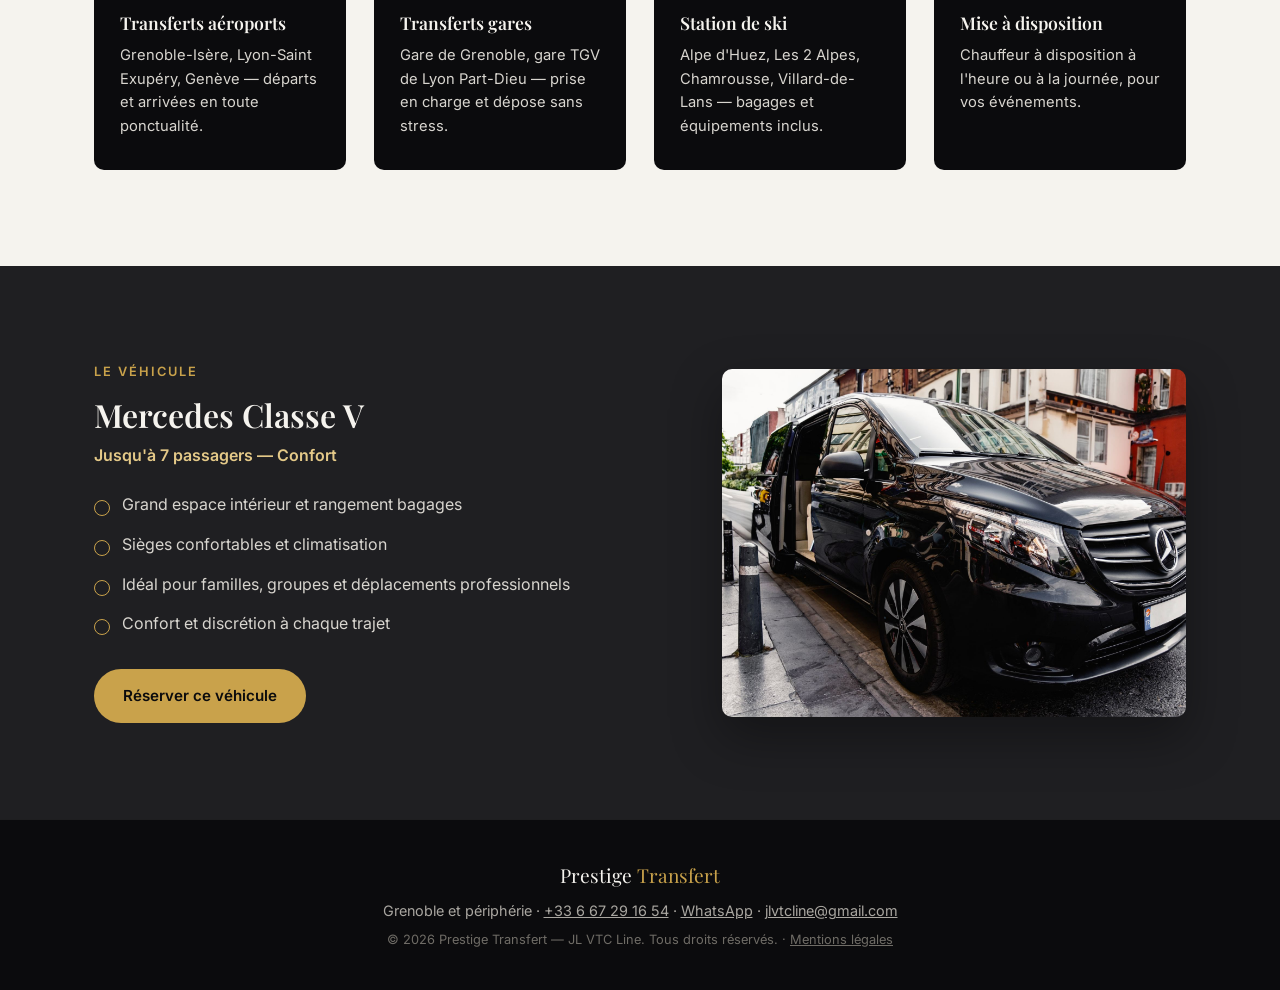
==== commit abaa1164: "couleurs" ====
--- a/index.html
+++ b/index.html
@@ -210,7 +210,7 @@
 
         <div class="service-card">
           <div class="service-icon">
-            <svg viewBox="0 0 24 24"><path d="M22 16.5v-2l-8-5V4.5a1.5 1.5 0 0 0-3 0v5l-8 5v2l8-2.5V19l-2.5 2v1.5L12 21l3.5 1.5V21L13 19v-4.5l9 2.5z"/></svg>
+            <svg viewBox="0 0 24 24" fill="currentColor"><path d="M22 16.5v-2l-8-5V4.5a1.5 1.5 0 0 0-3 0v5l-8 5v2l8-2.5V19l-2.5 2v1.5L12 21l3.5 1.5V21L13 19v-4.5l9 2.5z"/></svg>
           </div>
           <h3>Transferts aéroports</h3>
           <p>Grenoble-Isère, Lyon-Saint Exupéry, Genève &mdash; départs et arrivées en toute ponctualité.</p>
@@ -224,20 +224,12 @@
           <p>Gare de Grenoble, gare TGV de Lyon Part-Dieu &mdash; prise en charge et dépose sans stress.</p>
         </div>
 
-        <div class="service-card service-card-photo">
-          <div class="service-card-img">
-            <img src="img/station-de-ski.jpg" alt="Route de montagne enneigée vers une station de ski" loading="lazy">
+        <div class="service-card">
+          <div class="service-icon">
+            <svg viewBox="0 0 24 24" fill="none" stroke="currentColor" stroke-width="1.6"><path d="M2 20 22 20"/><path d="M4 20 10 6l3 3 4-7 3 18"/></svg>
           </div>
           <h3>Station de ski</h3>
           <p>Alpe d'Huez, Les 2 Alpes, Chamrousse, Villard-de-Lans &mdash; bagages et équipements inclus.</p>
-        </div>
-
-        <div class="service-card service-card-photo">
-          <div class="service-card-img">
-            <img src="img/deplacement-professionnel.jpg" alt="Client travaillant sur son ordinateur portable à bord du véhicule" loading="lazy">
-          </div>
-          <h3>Déplacements professionnels</h3>
-          <p>Rendez-vous d'affaires, roadshows et événements d'entreprise.</p>
         </div>
 
         <div class="service-card">
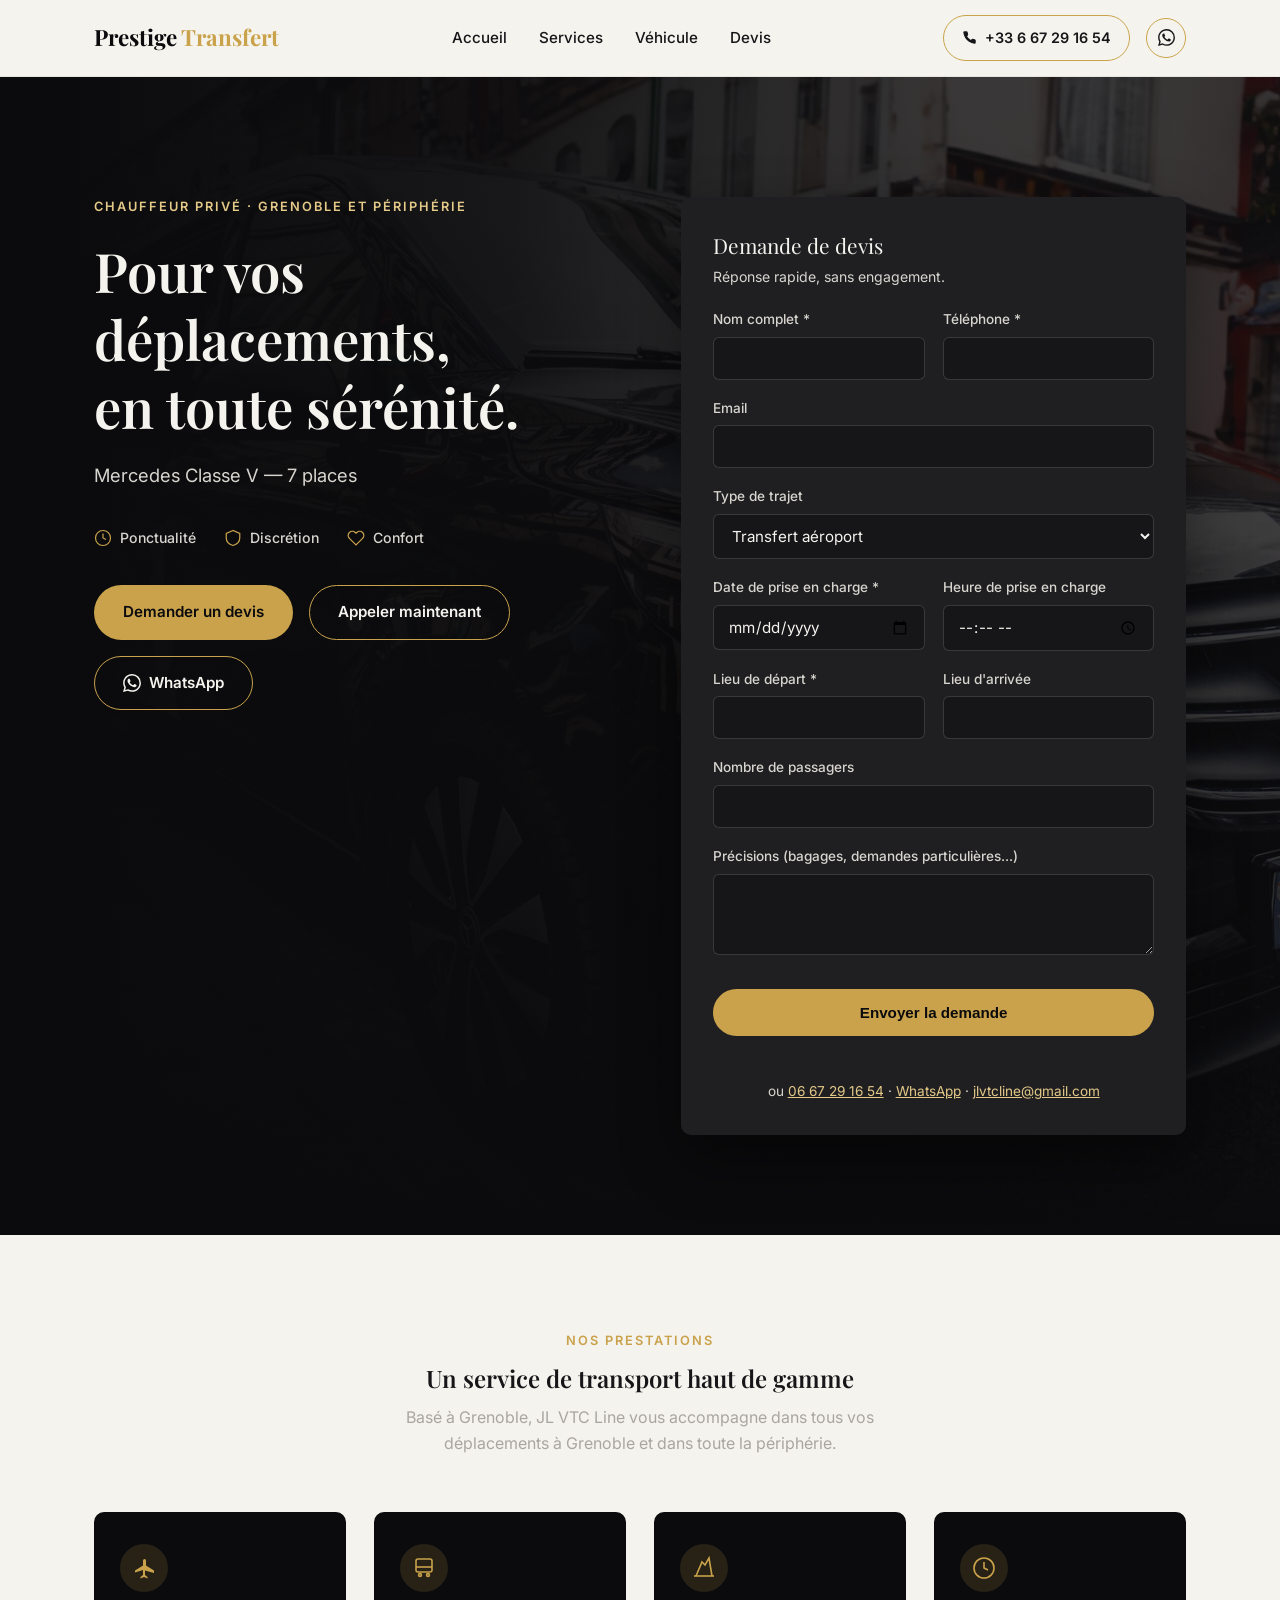
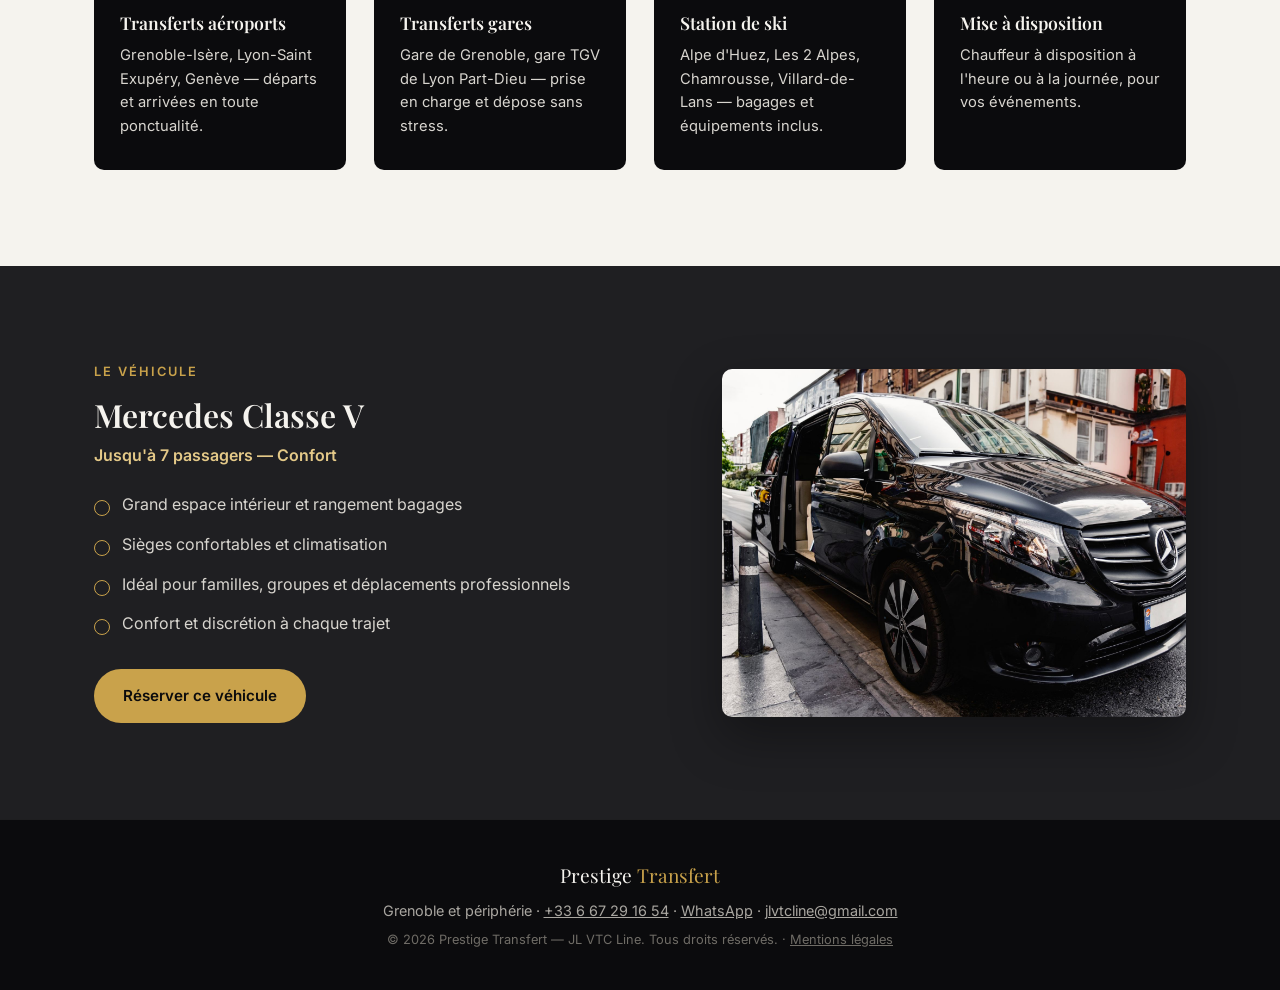
==== commit 65e2b8a5: "pas de service limo" ====
--- a/index.html
+++ b/index.html
@@ -88,7 +88,7 @@
     <div class="container hero-inner">
 
       <div class="hero-pitch">
-        <p class="hero-eyebrow">Chauffeur privé &middot; Service Limousine &middot; Grenoble et périphérie</p>
+        <p class="hero-eyebrow">Chauffeur privé &middot; Grenoble et périphérie</p>
         <h1>Pour vos déplacements,<br>en toute sérénité.</h1>
         <p class="hero-sub">Mercedes Classe V &mdash; 7 places</p>
 
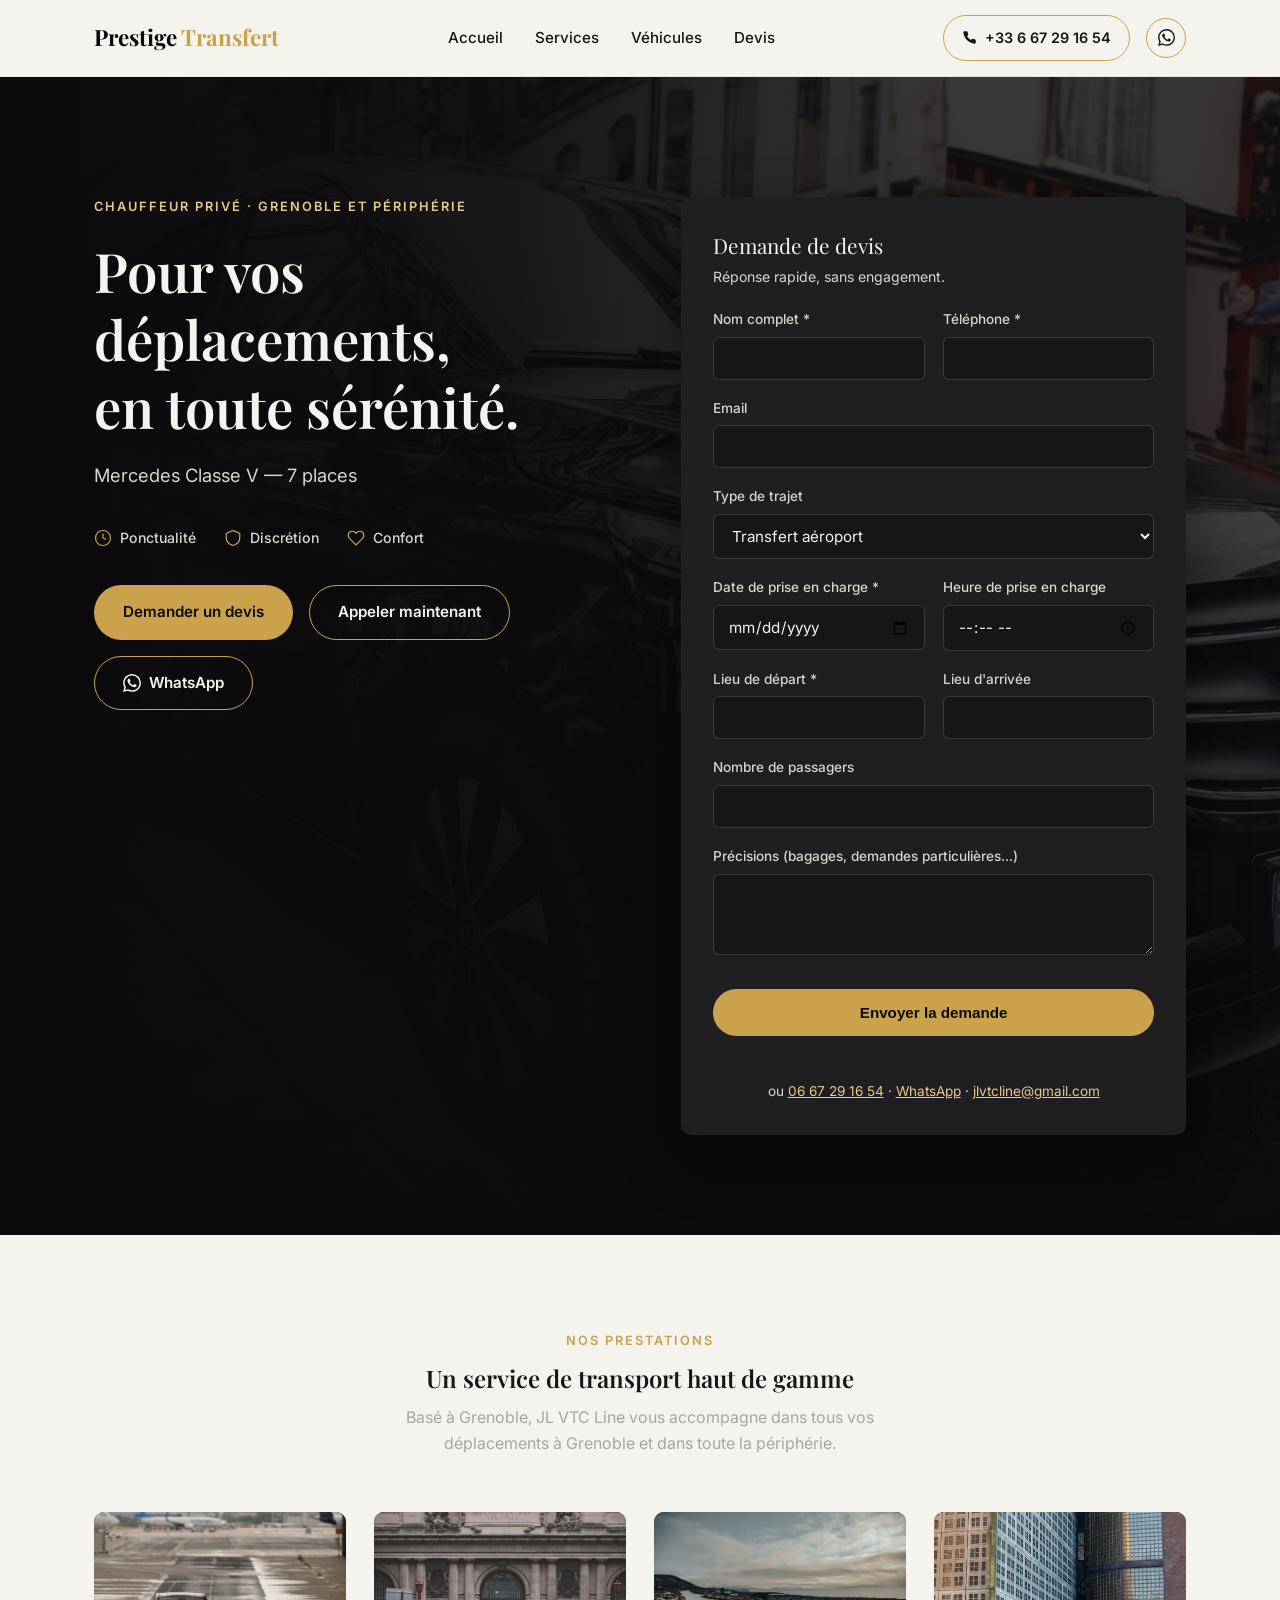
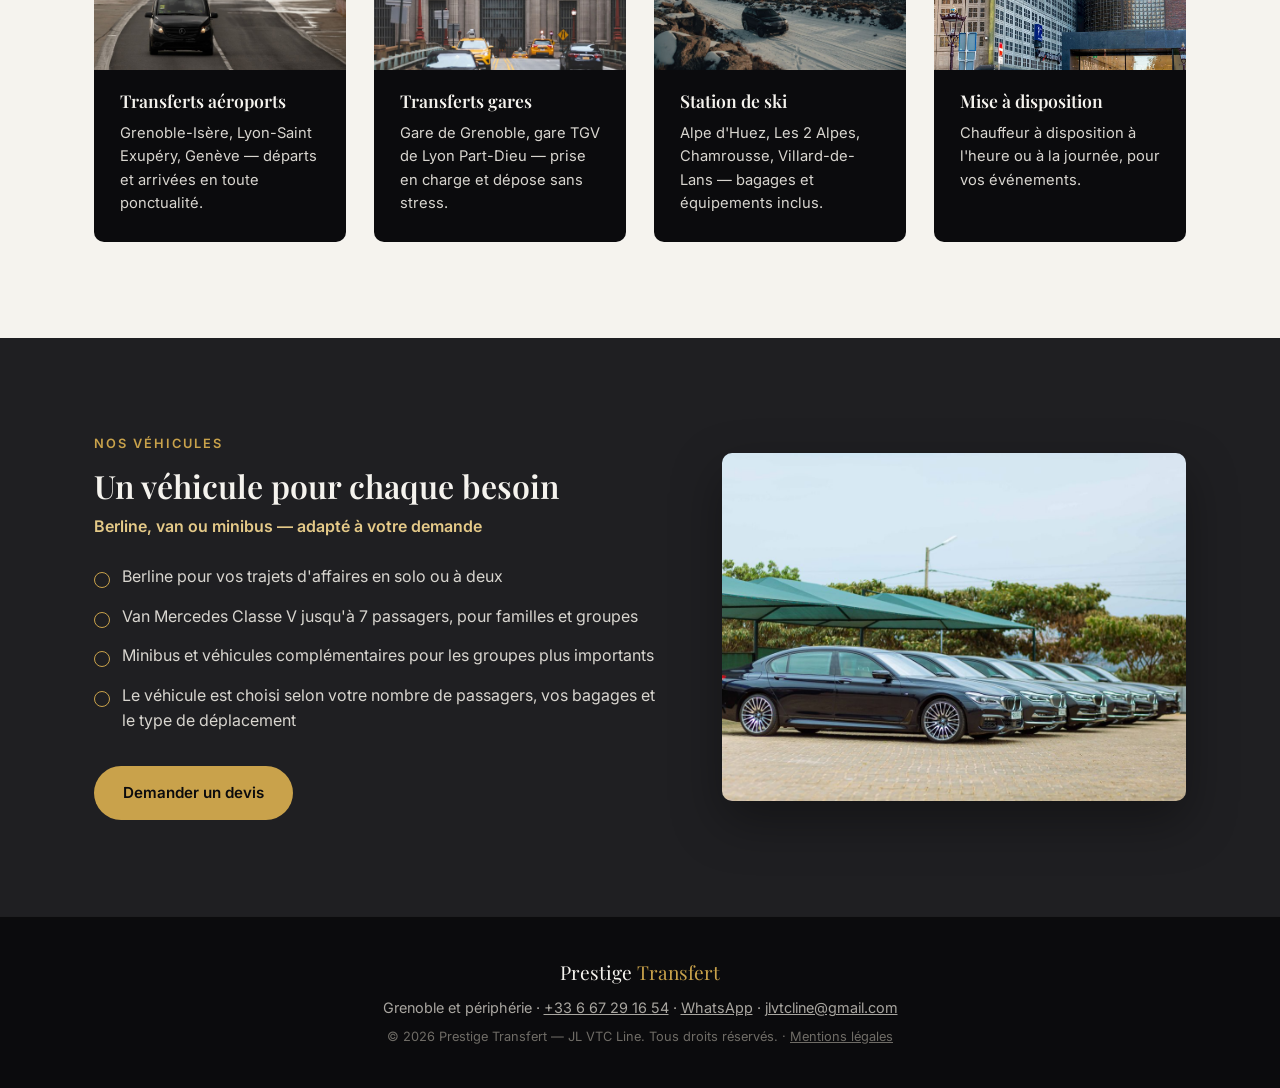
==== commit a7b1e889: "Ajoute des photos aux tuiles de services et ouvre la section véhicule - Tuiles "Nos prestations" : u" ====
--- a/index.html
+++ b/index.html
@@ -60,7 +60,7 @@
     <nav class="main-nav" id="main-nav">
       <a href="#accueil">Accueil</a>
       <a href="#services">Services</a>
-      <a href="#vehicule">Véhicule</a>
+      <a href="#vehicule">Véhicules</a>
       <a href="#devis">Devis</a>
     </nav>
 
@@ -208,33 +208,33 @@
 
       <div class="services-grid">
 
-        <div class="service-card">
-          <div class="service-icon">
-            <svg viewBox="0 0 24 24" fill="currentColor"><path d="M22 16.5v-2l-8-5V4.5a1.5 1.5 0 0 0-3 0v5l-8 5v2l8-2.5V19l-2.5 2v1.5L12 21l3.5 1.5V21L13 19v-4.5l9 2.5z"/></svg>
+        <div class="service-card service-card-photo">
+          <div class="service-card-img">
+            <img src="img/transfert-aeroport.jpg" alt="Van de transport privé sur le tarmac d'un aéroport" loading="lazy">
           </div>
           <h3>Transferts aéroports</h3>
           <p>Grenoble-Isère, Lyon-Saint Exupéry, Genève &mdash; départs et arrivées en toute ponctualité.</p>
         </div>
 
-        <div class="service-card">
-          <div class="service-icon">
-            <svg viewBox="0 0 24 24" fill="none" stroke="currentColor" stroke-width="1.6"><rect x="4" y="3" width="16" height="13" rx="2"/><line x1="4" y1="11" x2="20" y2="11"/><circle cx="8" cy="19" r="1.4"/><circle cx="16" cy="19" r="1.4"/></svg>
+        <div class="service-card service-card-photo">
+          <div class="service-card-img">
+            <img src="img/transfert-gare.jpg" alt="Véhicules devant une gare pour une prise en charge" loading="lazy">
           </div>
           <h3>Transferts gares</h3>
           <p>Gare de Grenoble, gare TGV de Lyon Part-Dieu &mdash; prise en charge et dépose sans stress.</p>
         </div>
 
-        <div class="service-card">
-          <div class="service-icon">
-            <svg viewBox="0 0 24 24" fill="none" stroke="currentColor" stroke-width="1.6"><path d="M2 20 22 20"/><path d="M4 20 10 6l3 3 4-7 3 18"/></svg>
+        <div class="service-card service-card-photo">
+          <div class="service-card-img">
+            <img src="img/station-de-ski.jpg" alt="Véhicule sur une route de montagne enneigée en direction d'une station de ski" loading="lazy">
           </div>
           <h3>Station de ski</h3>
           <p>Alpe d'Huez, Les 2 Alpes, Chamrousse, Villard-de-Lans &mdash; bagages et équipements inclus.</p>
         </div>
 
-        <div class="service-card">
-          <div class="service-icon">
-            <svg viewBox="0 0 24 24" fill="none" stroke="currentColor" stroke-width="1.6"><circle cx="12" cy="12" r="10"/><polyline points="12 6 12 12 16 14"/></svg>
+        <div class="service-card service-card-photo">
+          <div class="service-card-img">
+            <img src="img/mise-a-disposition.jpg" alt="Van de prestige stationné devant un bâtiment pour une mise à disposition" loading="lazy">
           </div>
           <h3>Mise à disposition</h3>
           <p>Chauffeur à disposition à l'heure ou à la journée, pour vos événements.</p>
@@ -247,19 +247,19 @@
   <section id="vehicule" class="vehicle">
     <div class="container vehicle-inner">
       <div class="vehicle-text">
-        <p class="section-eyebrow">Le véhicule</p>
-        <h2>Mercedes Classe V</h2>
-        <p class="vehicle-tag">Jusqu'à 7 passagers &mdash; Confort</p>
+        <p class="section-eyebrow">Nos véhicules</p>
+        <h2>Un véhicule pour chaque besoin</h2>
+        <p class="vehicle-tag">Berline, van ou minibus &mdash; adapté à votre demande</p>
         <ul class="vehicle-features">
-          <li>Grand espace intérieur et rangement bagages</li>
-          <li>Sièges confortables et climatisation</li>
-          <li>Idéal pour familles, groupes et déplacements professionnels</li>
-          <li>Confort et discrétion à chaque trajet</li>
+          <li>Berline pour vos trajets d'affaires en solo ou à deux</li>
+          <li>Van Mercedes Classe V jusqu'à 7 passagers, pour familles et groupes</li>
+          <li>Minibus et véhicules complémentaires pour les groupes plus importants</li>
+          <li>Le véhicule est choisi selon votre nombre de passagers, vos bagages et le type de déplacement</li>
         </ul>
-        <a href="#devis" class="btn btn-primary">Réserver ce véhicule</a>
+        <a href="#devis" class="btn btn-primary">Demander un devis</a>
       </div>
       <div class="vehicle-visual">
-        <img src="img/mercedes-classe-v.jpg" alt="Mercedes Classe V, véhicule Prestige Transfert, portière ouverte" loading="lazy">
+        <img src="img/flotte-vehicules.jpg" alt="Plusieurs véhicules haut de gamme type chauffeur privé, alignés" loading="lazy">
       </div>
     </div>
   </section>
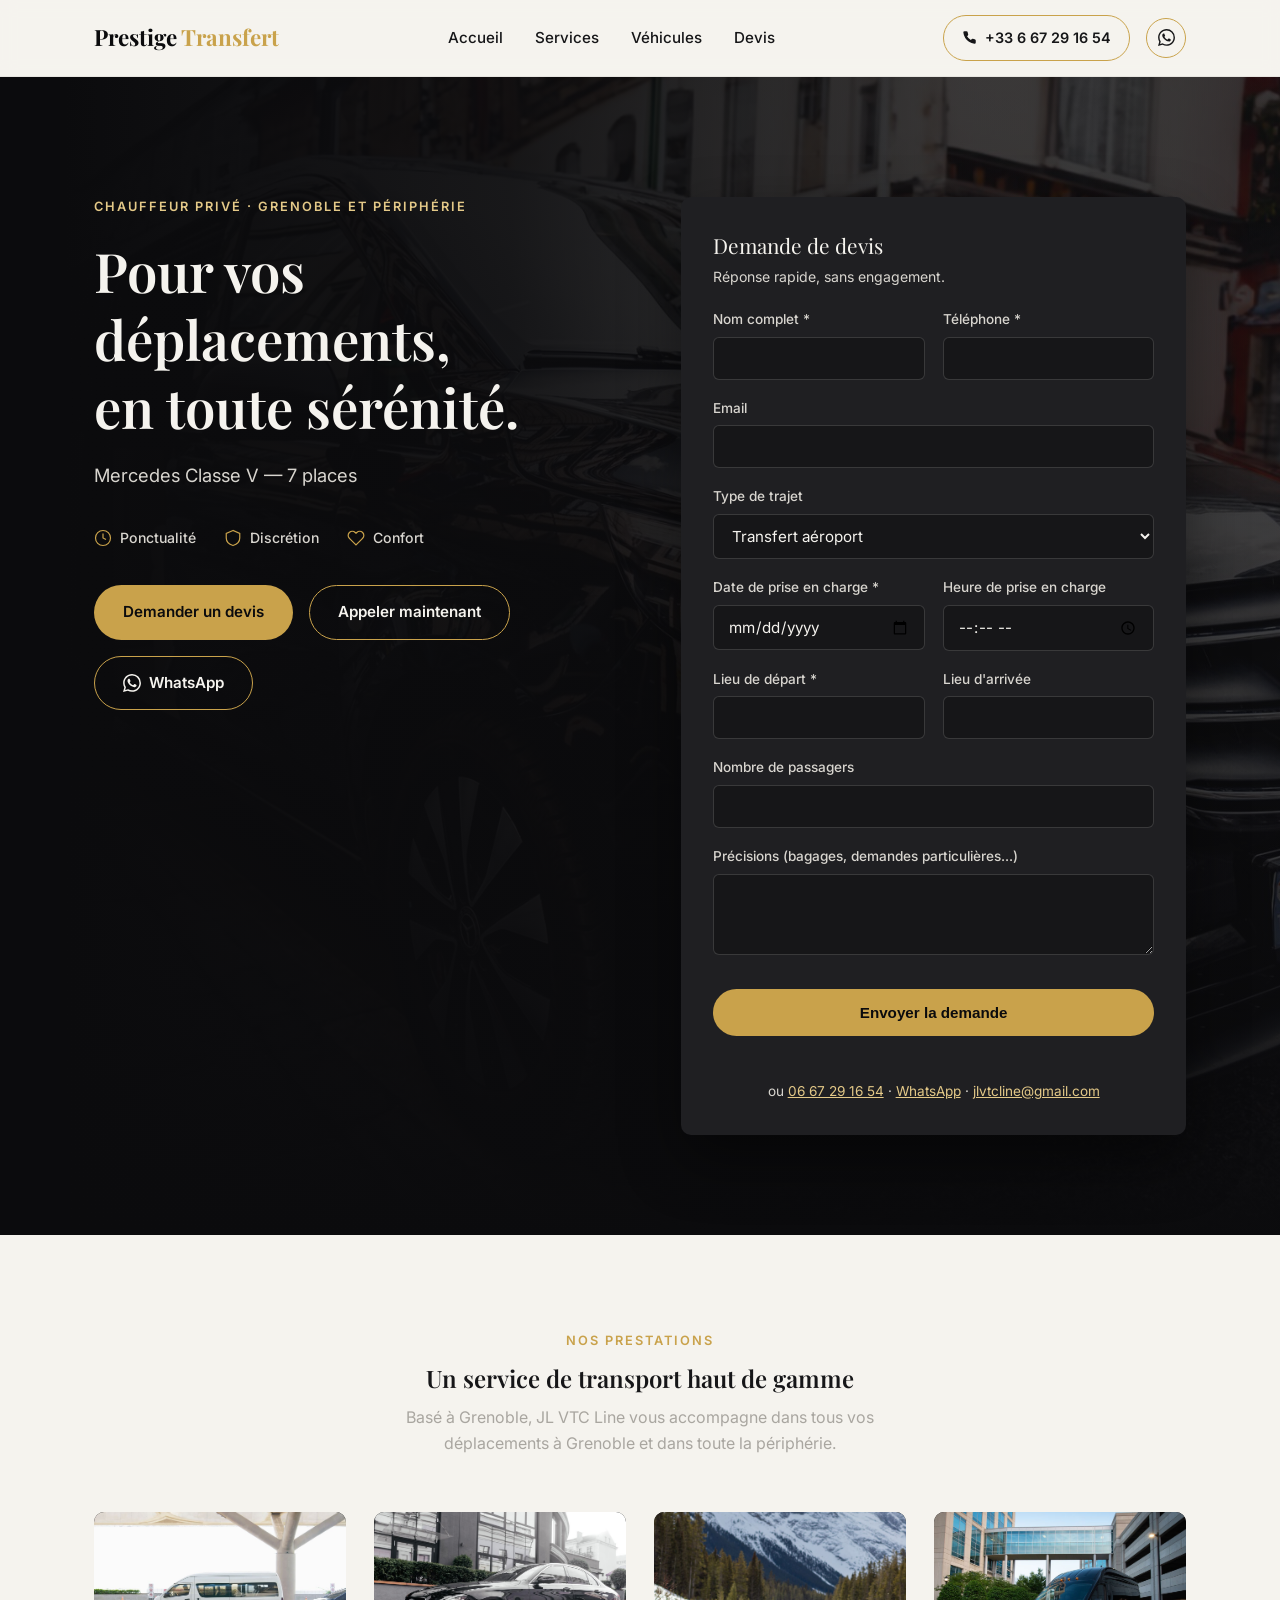
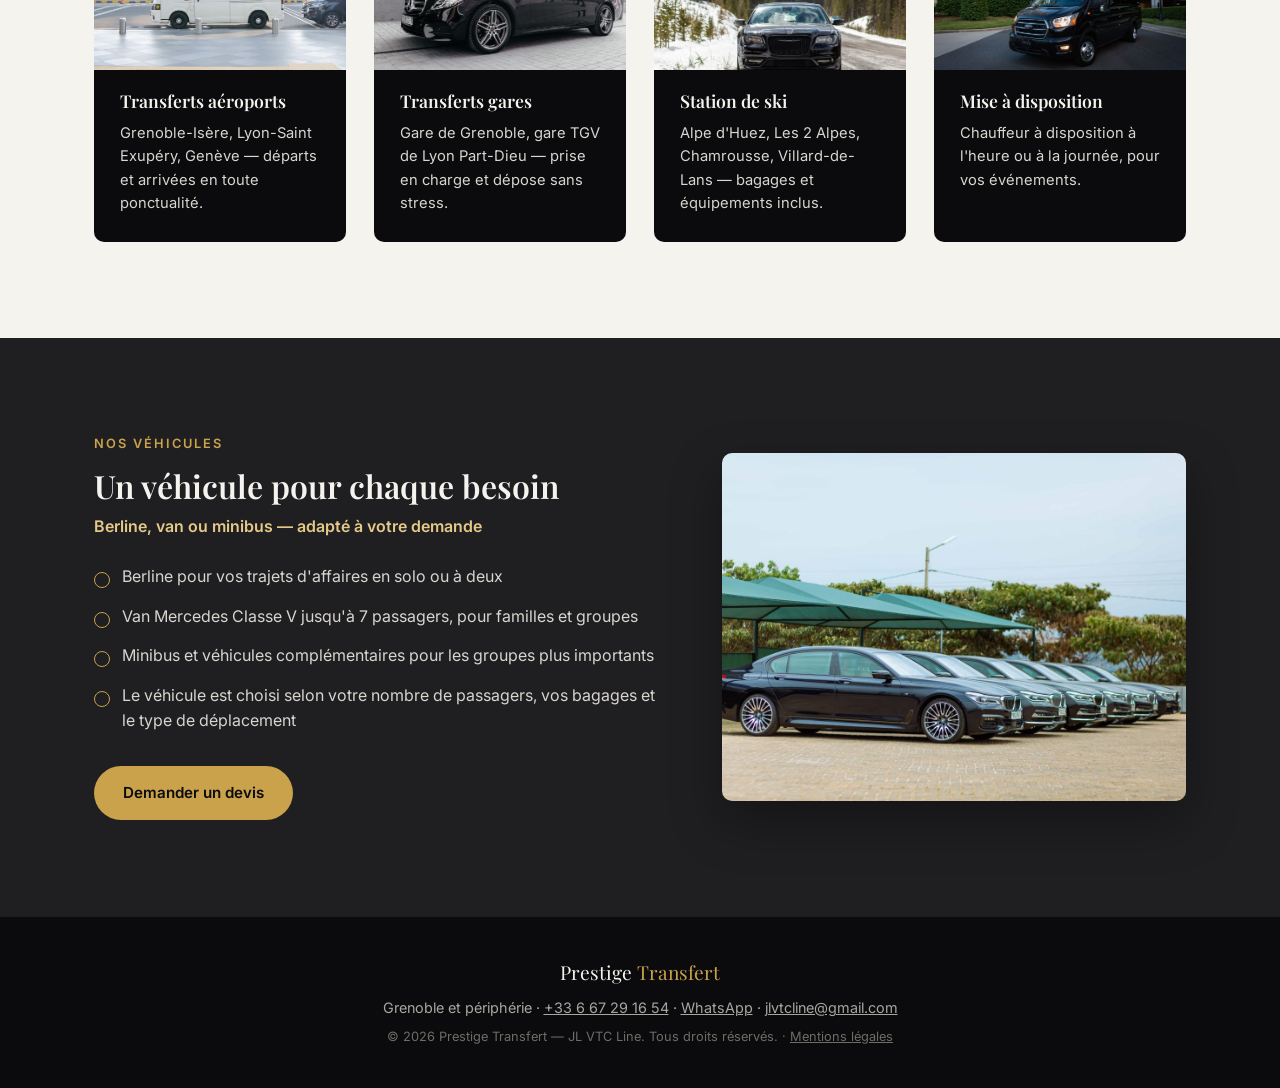
==== commit feb0f23b: "Remplace les photos des tuiles par des visuels plus neutres Les précédentes montraient des repères c" ====
--- a/index.html
+++ b/index.html
@@ -210,7 +210,7 @@
 
         <div class="service-card service-card-photo">
           <div class="service-card-img">
-            <img src="img/transfert-aeroport.jpg" alt="Van de transport privé sur le tarmac d'un aéroport" loading="lazy">
+            <img src="img/transfert-aeroport.jpg" alt="Van de transport privé sous l'auvent moderne d'un terminal d'aéroport" loading="lazy">
           </div>
           <h3>Transferts aéroports</h3>
           <p>Grenoble-Isère, Lyon-Saint Exupéry, Genève &mdash; départs et arrivées en toute ponctualité.</p>
@@ -218,7 +218,7 @@
 
         <div class="service-card service-card-photo">
           <div class="service-card-img">
-            <img src="img/transfert-gare.jpg" alt="Véhicules devant une gare pour une prise en charge" loading="lazy">
+            <img src="img/transfert-gare.jpg" alt="Berline de prestige garée devant un bâtiment, prête pour une prise en charge" loading="lazy">
           </div>
           <h3>Transferts gares</h3>
           <p>Gare de Grenoble, gare TGV de Lyon Part-Dieu &mdash; prise en charge et dépose sans stress.</p>
@@ -234,7 +234,7 @@
 
         <div class="service-card service-card-photo">
           <div class="service-card-img">
-            <img src="img/mise-a-disposition.jpg" alt="Van de prestige stationné devant un bâtiment pour une mise à disposition" loading="lazy">
+            <img src="img/mise-a-disposition.jpg" alt="Van de prestige stationné devant un bâtiment moderne pour une mise à disposition" loading="lazy">
           </div>
           <h3>Mise à disposition</h3>
           <p>Chauffeur à disposition à l'heure ou à la journée, pour vos événements.</p>
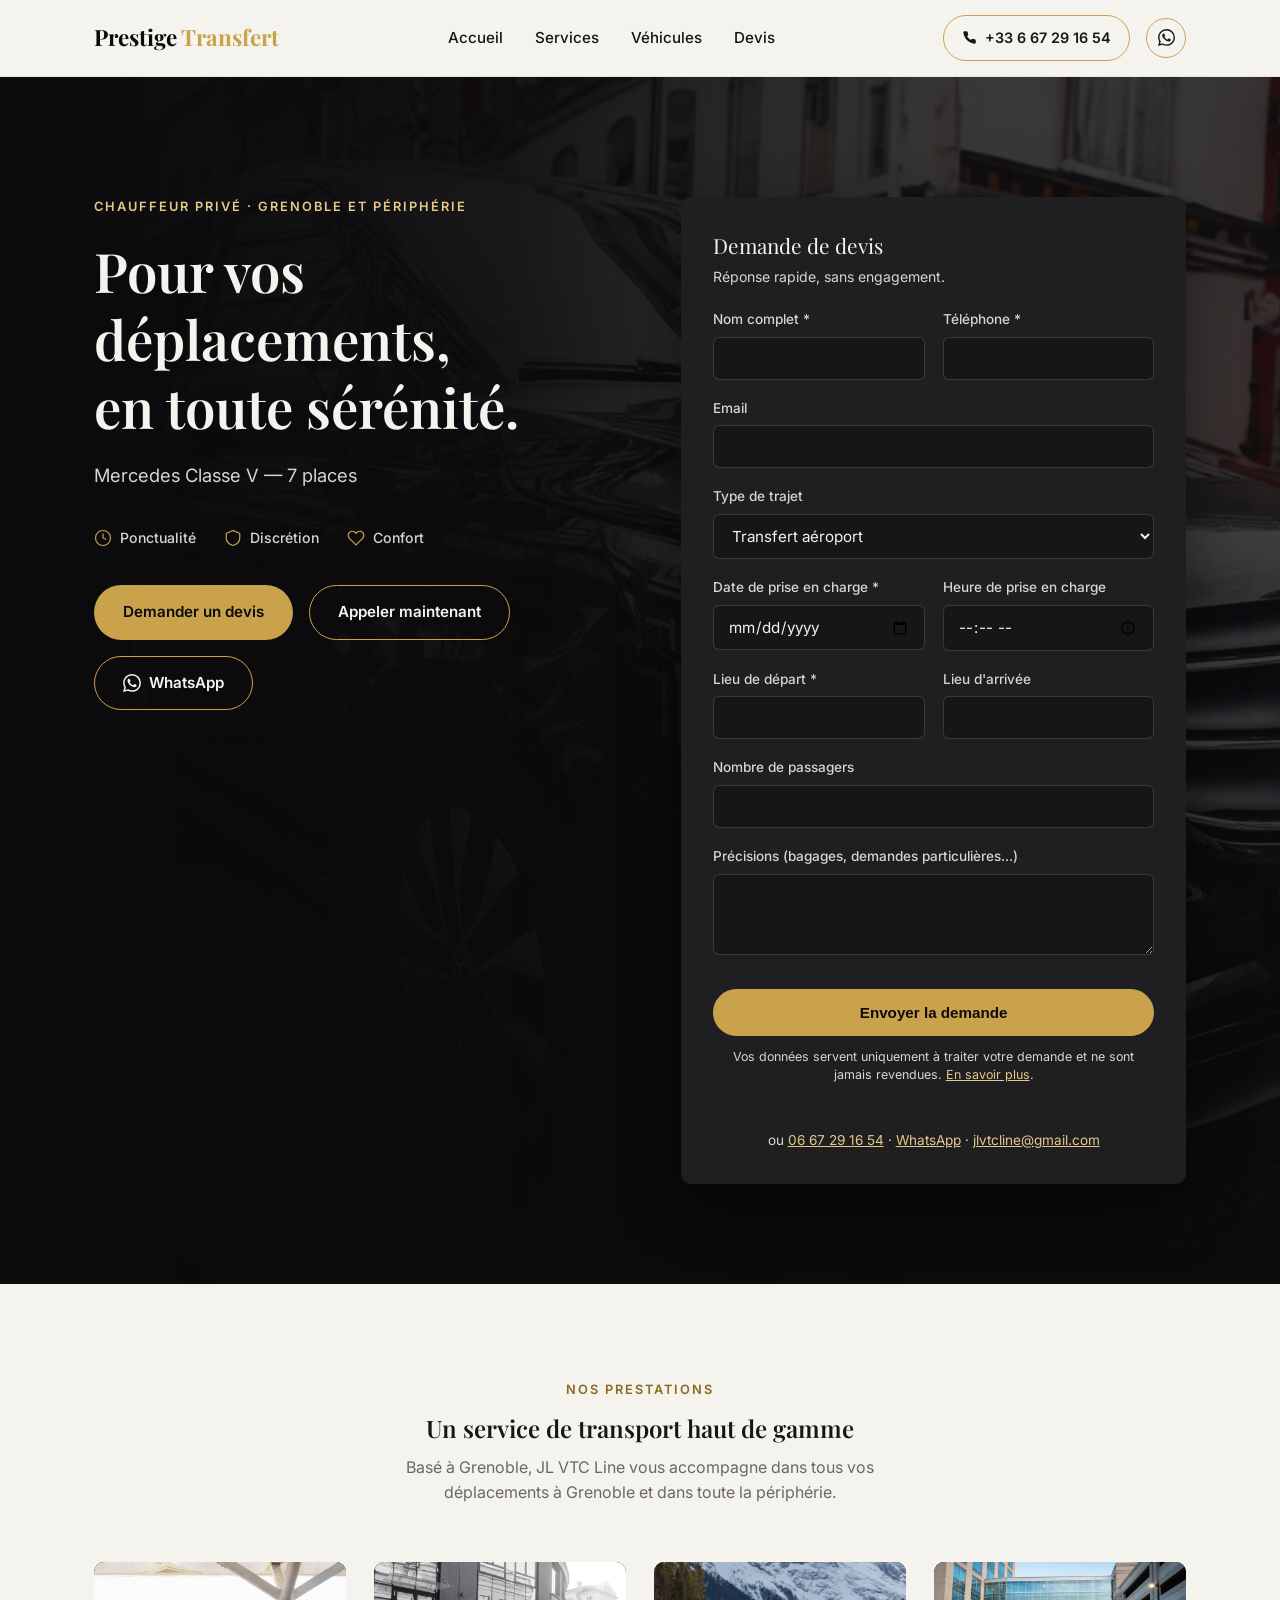
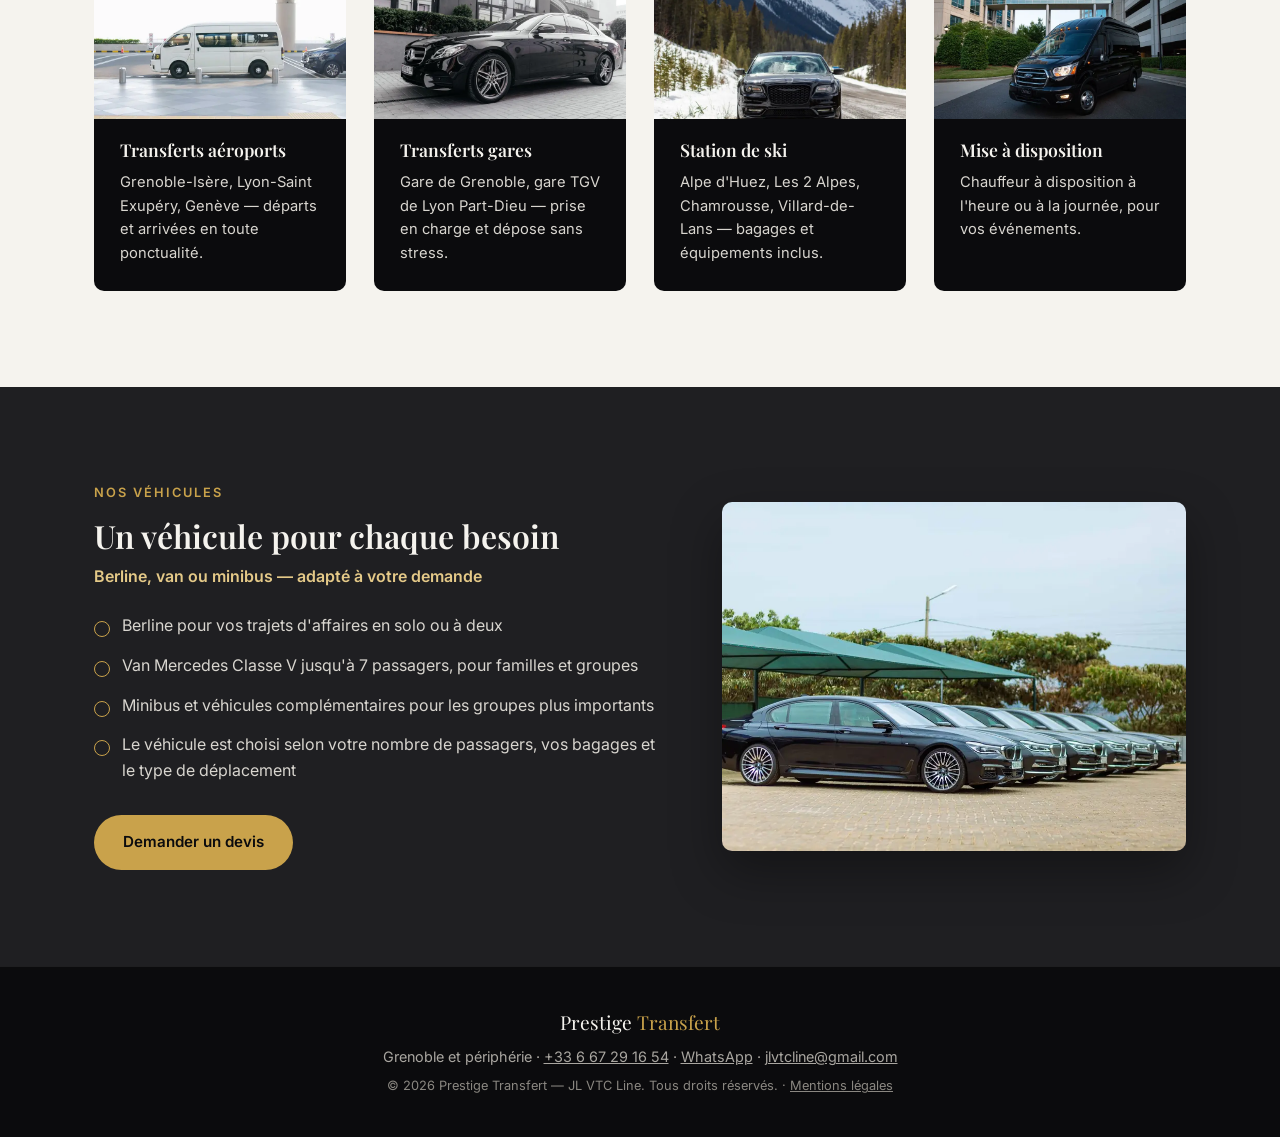
==== commit e75bb6d0: "Optimise les images, corrige les contrastes et nettoie le projet Images : passage en WebP pré-recadr" ====
--- a/index.html
+++ b/index.html
@@ -83,7 +83,7 @@
 
   <section id="accueil" class="hero">
     <div class="hero-bg" aria-hidden="true">
-      <img src="img/mercedes-classe-v.jpg" alt="" loading="eager">
+      <img src="img/mercedes-classe-v.webp" alt="" width="1600" height="1067" loading="eager" fetchpriority="high">
     </div>
     <div class="container hero-inner">
 
@@ -130,17 +130,17 @@
           <div class="form-row">
             <div class="form-group">
               <label for="nom">Nom complet *</label>
-              <input type="text" id="nom" name="Nom" required>
+              <input type="text" id="nom" name="Nom" required autocomplete="name">
             </div>
             <div class="form-group">
               <label for="telephone">Téléphone *</label>
-              <input type="tel" id="telephone" name="Téléphone" required>
+              <input type="tel" id="telephone" name="Téléphone" required autocomplete="tel">
             </div>
           </div>
 
           <div class="form-group">
             <label for="email">Email</label>
-            <input type="email" id="email" name="Email">
+            <input type="email" id="email" name="Email" autocomplete="email">
           </div>
 
           <div class="form-group">
@@ -189,6 +189,9 @@
 
           <button type="submit" class="btn btn-primary btn-submit">Envoyer la demande</button>
 
+          <p class="form-legal">Vos données servent uniquement à traiter votre demande et ne sont jamais
+            revendues. <a href="mentions-legales.html">En savoir plus</a>.</p>
+
           <p class="form-status" id="form-status" role="status" aria-live="polite"></p>
 
           <p class="hero-form-alt">
@@ -210,7 +213,7 @@
 
         <div class="service-card service-card-photo">
           <div class="service-card-img">
-            <img src="img/transfert-aeroport.jpg" alt="Van de transport privé sous l'auvent moderne d'un terminal d'aéroport" loading="lazy">
+            <img src="img/transfert-aeroport.webp" alt="Van de transport privé sous l'auvent moderne d'un terminal d'aéroport" width="800" height="500" loading="lazy">
           </div>
           <h3>Transferts aéroports</h3>
           <p>Grenoble-Isère, Lyon-Saint Exupéry, Genève &mdash; départs et arrivées en toute ponctualité.</p>
@@ -218,7 +221,7 @@
 
         <div class="service-card service-card-photo">
           <div class="service-card-img">
-            <img src="img/transfert-gare.jpg" alt="Berline de prestige garée devant un bâtiment, prête pour une prise en charge" loading="lazy">
+            <img src="img/transfert-gare.webp" alt="Berline de prestige garée devant un bâtiment, prête pour une prise en charge" width="800" height="500" loading="lazy">
           </div>
           <h3>Transferts gares</h3>
           <p>Gare de Grenoble, gare TGV de Lyon Part-Dieu &mdash; prise en charge et dépose sans stress.</p>
@@ -226,7 +229,7 @@
 
         <div class="service-card service-card-photo">
           <div class="service-card-img">
-            <img src="img/station-de-ski.jpg" alt="Véhicule sur une route de montagne enneigée en direction d'une station de ski" loading="lazy">
+            <img src="img/station-de-ski.webp" alt="Véhicule sur une route de montagne enneigée en direction d'une station de ski" width="800" height="500" loading="lazy">
           </div>
           <h3>Station de ski</h3>
           <p>Alpe d'Huez, Les 2 Alpes, Chamrousse, Villard-de-Lans &mdash; bagages et équipements inclus.</p>
@@ -234,7 +237,7 @@
 
         <div class="service-card service-card-photo">
           <div class="service-card-img">
-            <img src="img/mise-a-disposition.jpg" alt="Van de prestige stationné devant un bâtiment moderne pour une mise à disposition" loading="lazy">
+            <img src="img/mise-a-disposition.webp" alt="Van de prestige stationné devant un bâtiment moderne pour une mise à disposition" width="800" height="500" loading="lazy">
           </div>
           <h3>Mise à disposition</h3>
           <p>Chauffeur à disposition à l'heure ou à la journée, pour vos événements.</p>
@@ -259,7 +262,7 @@
         <a href="#devis" class="btn btn-primary">Demander un devis</a>
       </div>
       <div class="vehicle-visual">
-        <img src="img/flotte-vehicules.jpg" alt="Plusieurs véhicules haut de gamme type chauffeur privé, alignés" loading="lazy">
+        <img src="img/flotte-vehicules.webp" alt="Plusieurs véhicules haut de gamme type chauffeur privé, alignés" width="900" height="675" loading="lazy">
       </div>
     </div>
   </section>
--- a/css/styles.css
+++ b/css/styles.css
@@ -9,8 +9,10 @@
   --dark-3: #1f1f22;
   --gold: #c9a24b;
   --gold-light: #e4c988;
+  --gold-dark: #8a6a1f;      /* or lisible sur fond clair (4,6:1) */
   --white: #f5f3ee;
-  --gray: #a9a6a0;
+  --gray: #a9a6a0;           /* réservé aux fonds sombres */
+  --gray-dark: #6b6862;      /* gris lisible sur fond clair (5,0:1) */
   --gray-light: #d8d5cf;
 
   --font-heading: 'Playfair Display', Georgia, serif;
@@ -22,7 +24,7 @@
 
 * { box-sizing: border-box; margin: 0; padding: 0; }
 
-html { scroll-behavior: smooth; }
+html { scroll-behavior: smooth; scroll-padding-top: 92px; }
 
 body {
   font-family: var(--font-body);
@@ -140,7 +142,7 @@
   position: relative;
   padding: 4px 0;
 }
-.main-nav a:hover { color: var(--gold); }
+.main-nav a:hover { color: var(--gold-dark); }
 
 .header-actions {
   display: flex;
@@ -266,9 +268,10 @@
   margin-bottom: 12px;
 }
 
-.section-sub { color: var(--gray); margin-top: 12px; max-width: 560px; }
+.section-sub { color: var(--gray-dark); margin-top: 12px; max-width: 560px; }
 
 .services { background: var(--white); text-align: center; }
+.services .section-eyebrow { color: var(--gold-dark); }
 .services .section-eyebrow, .services h2, .services .section-sub { margin-left: auto; margin-right: auto; }
 .services h2 { max-width: 640px; margin: 0 auto; }
 
@@ -288,19 +291,6 @@
   transition: transform 0.2s ease;
 }
 .service-card:hover { transform: translateY(-4px); }
-
-.service-icon {
-  width: 48px;
-  height: 48px;
-  display: flex;
-  align-items: center;
-  justify-content: center;
-  border-radius: 50%;
-  background: rgba(201, 162, 75, 0.15);
-  color: var(--gold);
-  margin-bottom: 20px;
-}
-.service-icon svg { width: 24px; height: 24px; }
 
 .service-card h3 { font-size: 1.1rem; margin-bottom: 10px; color: var(--white); }
 .service-card p { color: var(--gray-light); font-size: 0.92rem; }
@@ -396,6 +386,15 @@
 
 .btn-submit { width: 100%; justify-content: center; margin-top: 8px; }
 
+.form-legal {
+  margin-top: 12px;
+  font-size: 0.78rem;
+  line-height: 1.5;
+  color: var(--gray-light);
+  text-align: center;
+}
+.form-legal a { color: var(--gold-light); text-decoration: underline; }
+
 .form-status {
   margin-top: 14px;
   font-size: 0.9rem;
@@ -422,7 +421,7 @@
 .footer-contact { margin-bottom: 8px; font-size: 0.9rem; }
 .footer-contact a { text-decoration: underline; }
 .footer-contact a:hover { color: var(--gold); }
-.footer-copy { font-size: 0.8rem; color: #6f6c66; }
+.footer-copy { font-size: 0.8rem; color: #8a8781; }
 .footer-copy a { text-decoration: underline; }
 .footer-copy a:hover { color: var(--gold); }
 
@@ -449,10 +448,11 @@
     gap: 20px;
     transform: translateY(-150%);
     opacity: 0;
+    visibility: hidden;
     transition: all 0.25s ease;
     border-bottom: 1px solid rgba(0,0,0,0.08);
   }
-  .main-nav.open { transform: translateY(0); opacity: 1; }
+  .main-nav.open { transform: translateY(0); opacity: 1; visibility: visible; }
 
   .header-actions .btn-call span { display: none; }
   .header-actions .btn-call { padding: 10px; border-radius: 50%; }
